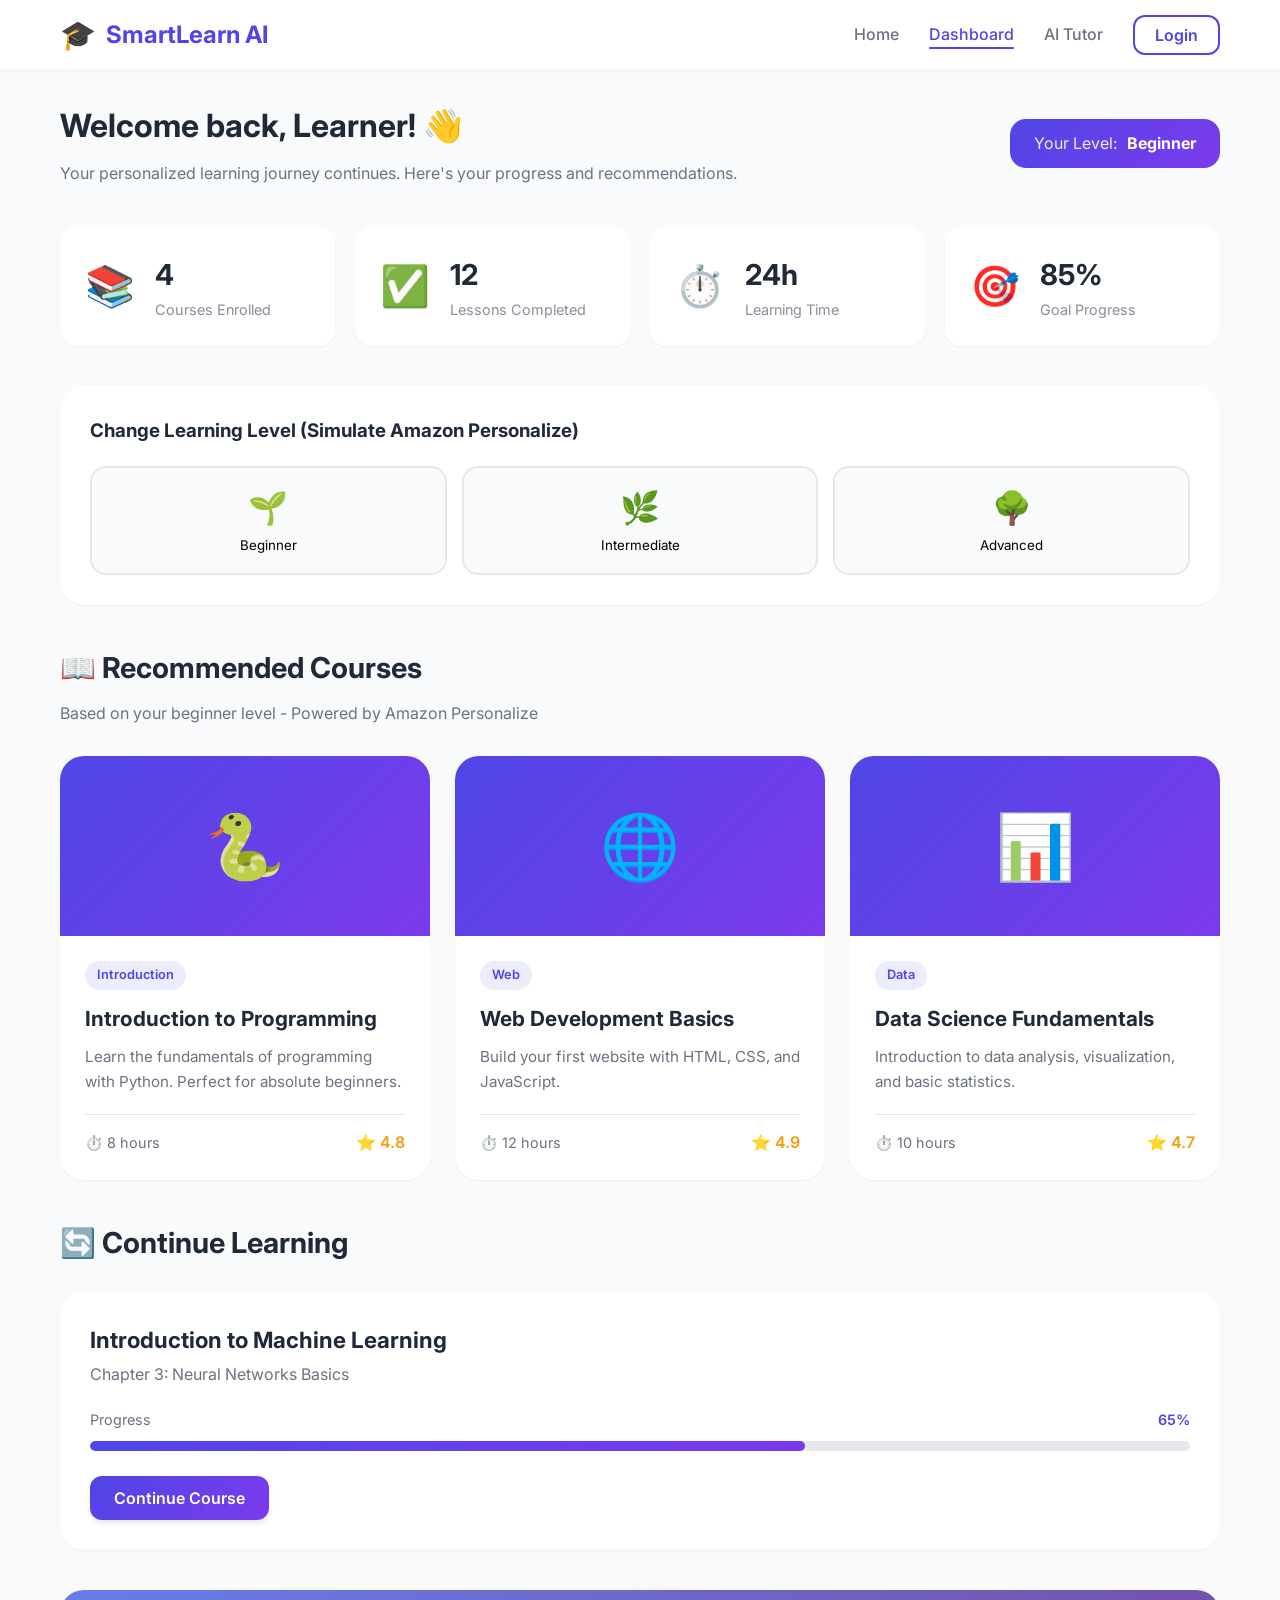
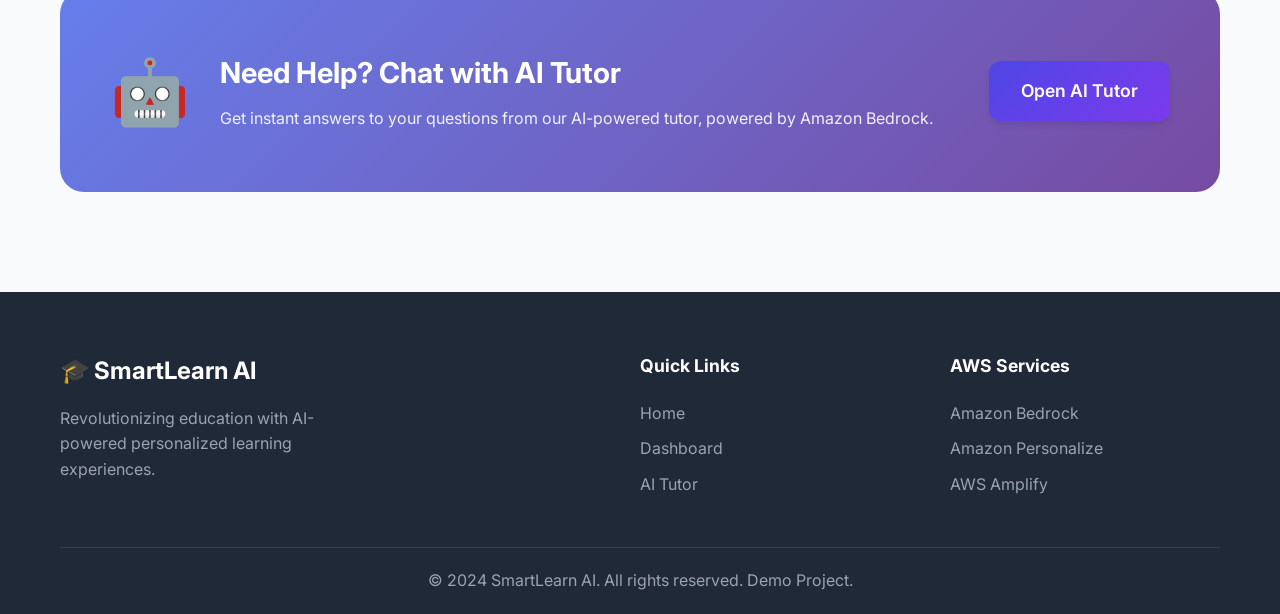
==== smartlearn-ai/dashboard.html @ 58384b1f "first commit" ====
<!DOCTYPE html>
<html lang="en">
<head>
    <meta charset="UTF-8">
    <meta name="viewport" content="width=device-width, initial-scale=1.0">
    <title>Dashboard - SmartLearn AI</title>
    <link rel="stylesheet" href="css/style.css">
    <!-- Google Fonts -->
    <link href="https://fonts.googleapis.com/css2?family=Inter:wght@300;400;500;600;700&display=swap" rel="stylesheet">
</head>
<body>
    <!-- Navigation -->
    <nav class="navbar">
        <div class="nav-container">
            <div class="nav-logo">
                <span class="logo-icon">🎓</span>
                <span class="logo-text">SmartLearn AI</span>
            </div>
            <ul class="nav-links">
                <li><a href="index.html">Home</a></li>
                <li><a href="dashboard.html" class="active">Dashboard</a></li>
                <li><a href="tutor.html" id="nav-tutor">AI Tutor</a></li>
                <li id="auth-link"><button class="btn btn-outline" onclick="openAuthModal()">Login</button></li>
                <li id="logout-link"><button class="btn btn-outline" onclick="logout()">Logout</button></li>
            </ul>
            <div class="mobile-menu">
                <span></span>
                <span></span>
                <span></span>
            </div>
        </div>
    </nav>

    <!-- Dashboard Content -->
    <main class="dashboard">
        <div class="container">
            <!-- Welcome Section -->
            <div class="welcome-section">
                <div class="welcome-text">
                    <h1>Welcome back, <span id="user-name">Learner</span>! 👋</h1>
                    <p>Your personalized learning journey continues. Here's your progress and recommendations.</p>
                </div>
                <div class="user-level-badge">
                    <span class="level-label">Your Level:</span>
                    <span class="level-value" id="user-level">Beginner</span>
                </div>
            </div>

            <!-- Stats Cards -->
            <div class="stats-grid">
                <div class="stat-card">
                    <div class="stat-icon">📚</div>
                    <div class="stat-info">
                        <span class="stat-value">4</span>
                        <span class="stat-label">Courses Enrolled</span>
                    </div>
                </div>
                <div class="stat-card">
                    <div class="stat-icon">✅</div>
                    <div class="stat-info">
                        <span class="stat-value">12</span>
                        <span class="stat-label">Lessons Completed</span>
                    </div>
                </div>
                <div class="stat-card">
                    <div class="stat-icon">⏱️</div>
                    <div class="stat-info">
                        <span class="stat-value">24h</span>
                        <span class="stat-label">Learning Time</span>
                    </div>
                </div>
                <div class="stat-card">
                    <div class="stat-icon">🎯</div>
                    <div class="stat-info">
                        <span class="stat-value">85%</span>
                        <span class="stat-label">Goal Progress</span>
                    </div>
                </div>
            </div>

            <!-- Learning Level Selector -->
            <div class="level-selector">
                <h3>Change Learning Level (Simulate Amazon Personalize)</h3>
                <div class="level-buttons">
                    <button class="level-btn" data-level="beginner" onclick="changeLevel('beginner')">
                        <span class="level-icon">🌱</span>
                        <span>Beginner</span>
                    </button>
                    <button class="level-btn" data-level="intermediate" onclick="changeLevel('intermediate')">
                        <span class="level-icon">🌿</span>
                        <span>Intermediate</span>
                    </button>
                    <button class="level-btn" data-level="advanced" onclick="changeLevel('advanced')">
                        <span class="level-icon">🌳</span>
                        <span>Advanced</span>
                    </button>
                </div>
            </div>

            <!-- Recommended Courses Section -->
            <section class="courses-section">
                <div class="section-header">
                    <h2>📖 Recommended Courses</h2>
                    <p>Based on your learning level and preferences (Powered by Amazon Personalize simulation)</p>
                </div>
                <div class="courses-grid" id="courses-container">
                    <!-- Courses will be dynamically inserted by JavaScript -->
                </div>
            </section>

            <!-- Continue Learning Section -->
            <section class="continue-section">
                <h2>🔄 Continue Learning</h2>
                <div class="course-progress-card">
                    <div class="course-info">
                        <h3>Introduction to Machine Learning</h3>
                        <p>Chapter 3: Neural Networks Basics</p>
                    </div>
                    <div class="progress-container">
                        <div class="progress-label">
                            <span>Progress</span>
                            <span>65%</span>
                        </div>
                        <div class="progress-bar">
                            <div class="progress-fill" style="width: 65%;"></div>
                        </div>
                    </div>
                    <button class="btn btn-primary">Continue Course</button>
                </div>
            </section>

            <!-- AI Tutor CTA -->
            <section class="ai-tutor-cta">
                <div class="cta-content">
                    <div class="cta-icon">🤖</div>
                    <div class="cta-text">
                        <h2>Need Help? Chat with AI Tutor</h2>
                        <p>Get instant answers to your questions from our AI-powered tutor, powered by Amazon Bedrock.</p>
                    </div>
                    <a href="tutor.html" class="btn btn-primary btn-large">Open AI Tutor</a>
                </div>
            </section>
        </div>
    </main>

    <!-- Footer -->
    <footer class="footer">
        <div class="container">
            <div class="footer-content">
                <div class="footer-brand">
                    <span class="logo-icon">🎓</span>
                    <span class="logo-text">SmartLearn AI</span>
                    <p>Revolutionizing education with AI-powered personalized learning experiences.</p>
                </div>
                <div class="footer-links">
                    <h4>Quick Links</h4>
                    <ul>
                        <li><a href="index.html">Home</a></li>
                        <li><a href="dashboard.html">Dashboard</a></li>
                        <li><a href="tutor.html">AI Tutor</a></li>
                    </ul>
                </div>
                <div class="footer-links">
                    <h4>AWS Services</h4>
                    <ul>
                        <li><span>Amazon Bedrock</span></li>
                        <li><span>Amazon Personalize</span></li>
                        <li><span>AWS Amplify</span></li>
                    </ul>
                </div>
            </div>
            <div class="footer-bottom">
                <p>&copy; 2024 SmartLearn AI. All rights reserved. Demo Project.</p>
            </div>
        </div>
    </footer>

    <!-- Auth Modal -->
    <div class="modal" id="auth-modal">
        <div class="modal-content">
            <div class="modal-header">
                <h2 id="auth-modal-title">Welcome to SmartLearn AI</h2>
                <button class="modal-close" onclick="closeAuthModal()">&times;</button>
            </div>
            <div class="modal-body">
                <!-- Login Form -->
                <form id="login-form" onsubmit="handleLogin(event)">
                    <div class="form-group">
                        <label for="login-name">Your Name</label>
                        <input type="text" id="login-name" placeholder="Enter your name" required>
                    </div>
                    <div class="form-group">
                        <label for="login-level">Learning Level</label>
                        <select id="login-level" required>
                            <option value="">Select your level</option>
                            <option value="beginner">Beginner</option>
                            <option value="intermediate">Intermediate</option>
                            <option value="advanced">Advanced</option>
                        </select>
                    </div>
                    <button type="submit" class="btn btn-primary btn-block">Start Learning</button>
                    <p class="form-footer">Demo: No real authentication required</p>
                </form>
            </div>
        </div>
    </div>

    <script src="js/main.js"></script>
    <script>
        // Check authentication on page load
        document.addEventListener('DOMContentLoaded', function() {
            checkAuth();
            loadRecommendedCourses();
        });
    </script>
</body>
</html>
---- smartlearn-ai/css/style.css ----
/* ========================================
   SmartLearn AI - Main Stylesheet
   ======================================== */

/* CSS Variables */
:root {
    --primary-color: #4F46E5;
    --primary-dark: #4338CA;
    --primary-light: #818CF8;
    --secondary-color: #10B981;
    --accent-color: #F59E0B;
    --bg-light: #F9FAFB;
    --bg-white: #FFFFFF;
    --text-dark: #1F2937;
    --text-gray: #6B7280;
    --text-light: #9CA3AF;
    --border-color: #E5E7EB;
    --shadow-sm: 0 1px 2px 0 rgba(0, 0, 0, 0.05);
    --shadow-md: 0 4px 6px -1px rgba(0, 0, 0, 0.1);
    --shadow-lg: 0 10px 15px -3px rgba(0, 0, 0, 0.1);
    --shadow-xl: 0 20px 25px -5px rgba(0, 0, 0, 0.1);
    --gradient-primary: linear-gradient(135deg, #4F46E5 0%, #7C3AED 100%);
    --gradient-hero: linear-gradient(135deg, #667EEA 0%, #764BA2 100%);
    --gradient-card: linear-gradient(145deg, #FFFFFF 0%, #F3F4F6 100%);
    --radius-sm: 8px;
    --radius-md: 12px;
    --radius-lg: 16px;
    --radius-xl: 24px;
    --transition: all 0.3s ease;
}

/* Reset & Base Styles */
* {
    margin: 0;
    padding: 0;
    box-sizing: border-box;
}

html {
    scroll-behavior: smooth;
}

body {
    font-family: 'Inter', -apple-system, BlinkMacSystemFont, 'Segoe UI', Roboto, sans-serif;
    font-size: 16px;
    line-height: 1.6;
    color: var(--text-dark);
    background-color: var(--bg-light);
    overflow-x: hidden;
}

a {
    text-decoration: none;
    color: inherit;
}

ul {
    list-style: none;
}

button {
    cursor: pointer;
    border: none;
    outline: none;
    font-family: inherit;
}

input, select, textarea {
    font-family: inherit;
    outline: none;
}

.container {
    max-width: 1200px;
    margin: 0 auto;
    padding: 0 20px;
}

/* ========================================
   Navigation Bar
   ======================================== */
.navbar {
    background: var(--bg-white);
    box-shadow: var(--shadow-sm);
    position: fixed;
    top: 0;
    left: 0;
    right: 0;
    z-index: 1000;
    transition: var(--transition);
}

.navbar.scrolled {
    box-shadow: var(--shadow-md);
}

.nav-container {
    max-width: 1200px;
    margin: 0 auto;
    padding: 0 20px;
    display: flex;
    justify-content: space-between;
    align-items: center;
    height: 70px;
}

.nav-logo {
    display: flex;
    align-items: center;
    gap: 10px;
    font-size: 1.5rem;
    font-weight: 700;
    color: var(--primary-color);
}

.logo-icon {
    font-size: 1.8rem;
}

.nav-links {
    display: flex;
    align-items: center;
    gap: 30px;
}

.nav-links a {
    font-weight: 500;
    color: var(--text-gray);
    transition: var(--transition);
    position: relative;
}

.nav-links a:hover,
.nav-links a.active {
    color: var(--primary-color);
}

.nav-links a.active::after {
    content: '';
    position: absolute;
    bottom: -5px;
    left: 0;
    right: 0;
    height: 2px;
    background: var(--primary-color);
    border-radius: 2px;
}

.mobile-menu {
    display: none;
    flex-direction: column;
    gap: 5px;
    cursor: pointer;
}

.mobile-menu span {
    width: 25px;
    height: 3px;
    background: var(--text-dark);
    border-radius: 3px;
    transition: var(--transition);
}

/* Buttons */
.btn {
    display: inline-flex;
    align-items: center;
    justify-content: center;
    padding: 12px 24px;
    font-size: 1rem;
    font-weight: 600;
    border-radius: var(--radius-md);
    transition: var(--transition);
    gap: 8px;
}

.btn-primary {
    background: var(--gradient-primary);
    color: white;
    box-shadow: var(--shadow-md);
}

.btn-primary:hover {
    transform: translateY(-2px);
    box-shadow: var(--shadow-lg);
}

.btn-secondary {
    background: var(--bg-white);
    color: var(--primary-color);
    border: 2px solid var(--primary-color);
}

.btn-secondary:hover {
    background: var(--primary-color);
    color: white;
}

.btn-outline {
    background: transparent;
    color: var(--primary-color);
    border: 2px solid var(--primary-color);
    padding: 8px 20px;
}

.btn-outline:hover {
    background: var(--primary-color);
    color: white;
}

.btn-block {
    width: 100%;
}

.btn-large {
    padding: 16px 32px;
    font-size: 1.1rem;
}

/* ========================================
   Hero Section
   ======================================== */
.hero {
    min-height: 100vh;
    display: flex;
    align-items: center;
    background: var(--gradient-hero);
    padding: 100px 20px 60px;
    position: relative;
    overflow: hidden;
}

.hero::before {
    content: '';
    position: absolute;
    top: 0;
    left: 0;
    right: 0;
    bottom: 0;
    background: url('data:image/svg+xml,<svg xmlns="http://www.w3.org/2000/svg" viewBox="0 0 100 100"><circle cx="50" cy="50" r="40" fill="none" stroke="rgba(255,255,255,0.1)" stroke-width="0.5"/></svg>') repeat;
    background-size: 100px 100px;
    opacity: 0.5;
}

.hero-content {
    max-width: 600px;
    color: white;
    z-index: 1;
}

.hero h1 {
    font-size: 3.5rem;
    font-weight: 800;
    margin-bottom: 10px;
    line-height: 1.2;
}

.hero h2 {
    font-size: 1.8rem;
    font-weight: 500;
    margin-bottom: 20px;
    opacity: 0.9;
}

.hero p {
    font-size: 1.2rem;
    margin-bottom: 30px;
    opacity: 0.9;
    line-height: 1.8;
}

.hero-buttons {
    display: flex;
    gap: 15px;
    margin-bottom: 40px;
}

.hero-stats {
    display: flex;
    gap: 40px;
}

.stat-item {
    text-align: center;
}

.stat-number {
    display: block;
    font-size: 2rem;
    font-weight: 700;
}

.stat-label {
    font-size: 0.9rem;
    opacity: 0.8;
}

.hero-visual {
    position: absolute;
    right: 10%;
    top: 50%;
    transform: translateY(-50%);
    display: flex;
    flex-direction: column;
    gap: 20px;
    z-index: 1;
}

.floating-card {
    background: var(--bg-white);
    padding: 20px 30px;
    border-radius: var(--radius-lg);
    display: flex;
    align-items: center;
    gap: 15px;
    box-shadow: var(--shadow-xl);
    animation: float 3s ease-in-out infinite;
    font-weight: 600;
    color: var(--text-dark);
}

.card-1 {
    animation-delay: 0s;
}

.card-2 {
    animation-delay: 0.5s;
    margin-left: 40px;
}

.card-3 {
    animation-delay: 1s;
    margin-left: 80px;
}

.card-icon {
    font-size: 1.5rem;
}

@keyframes float {
    0%, 100% {
        transform: translateY(0);
    }
    50% {
        transform: translateY(-10px);
    }
}

/* ========================================
   Features Section
   ======================================== */
.features {
    padding: 80px 0;
    background: var(--bg-white);
}

.section-title {
    text-align: center;
    font-size: 2.5rem;
    font-weight: 700;
    margin-bottom: 15px;
    color: var(--text-dark);
}

.section-subtitle {
    text-align: center;
    font-size: 1.1rem;
    color: var(--text-gray);
    margin-bottom: 50px;
}

.features-grid {
    display: grid;
    grid-template-columns: repeat(auto-fit, minmax(280px, 1fr));
    gap: 30px;
    margin-top: 40px;
}

.feature-card {
    background: var(--gradient-card);
    padding: 40px 30px;
    border-radius: var(--radius-xl);
    box-shadow: var(--shadow-md);
    transition: var(--transition);
    border: 1px solid var(--border-color);
}

.feature-card:hover {
    transform: translateY(-10px);
    box-shadow: var(--shadow-xl);
}

.feature-icon {
    font-size: 3rem;
    margin-bottom: 20px;
}

.feature-card h3 {
    font-size: 1.4rem;
    font-weight: 600;
    margin-bottom: 15px;
    color: var(--text-dark);
}

.feature-card p {
    color: var(--text-gray);
    line-height: 1.7;
    margin-bottom: 20px;
}

.aws-tag {
    display: inline-block;
    background: linear-gradient(135deg, #FF9900 0%, #FFB84D 100%);
    color: white;
    padding: 6px 14px;
    border-radius: 20px;
    font-size: 0.8rem;
    font-weight: 600;
}

/* ========================================
   How It Works Section
   ======================================== */
.how-it-works {
    padding: 80px 0;
    background: var(--bg-light);
}

.steps-container {
    display: flex;
    justify-content: center;
    align-items: flex-start;
    gap: 20px;
    flex-wrap: wrap;
    margin-top: 50px;
}

.step {
    text-align: center;
    max-width: 200px;
}

.step-number {
    width: 60px;
    height: 60px;
    background: var(--gradient-primary);
    color: white;
    border-radius: 50%;
    display: flex;
    align-items: center;
    justify-content: center;
    font-size: 1.5rem;
    font-weight: 700;
    margin: 0 auto 20px;
    box-shadow: var(--shadow-md);
}

.step h3 {
    font-size: 1.2rem;
    margin-bottom: 10px;
    color: var(--text-dark);
}

.step p {
    color: var(--text-gray);
    font-size: 0.95rem;
}

.step-connector {
    width: 60px;
    height: 2px;
    background: var(--primary-color);
    margin-top: 30px;
    opacity: 0.3;
}

/* ========================================
   Footer
   ======================================== */
.footer {
    background: var(--text-dark);
    color: white;
    padding: 60px 0 20px;
}

.footer-content {
    display: grid;
    grid-template-columns: 2fr 1fr 1fr;
    gap: 40px;
    margin-bottom: 40px;
}

.footer-brand .logo-icon,
.footer-brand .logo-text {
    font-size: 1.5rem;
    font-weight: 700;
}

.footer-brand p {
    margin-top: 15px;
    color: var(--text-light);
    max-width: 300px;
}

.footer-links h4 {
    font-size: 1.1rem;
    margin-bottom: 20px;
    color: white;
}

.footer-links ul li {
    margin-bottom: 10px;
}

.footer-links a,
.footer-links span {
    color: var(--text-light);
    transition: var(--transition);
}

.footer-links a:hover {
    color: var(--primary-light);
}

.footer-bottom {
    text-align: center;
    padding-top: 20px;
    border-top: 1px solid rgba(255, 255, 255, 0.1);
    color: var(--text-light);
}

/* ========================================
   Modal
   ======================================== */
.modal {
    display: none;
    position: fixed;
    top: 0;
    left: 0;
    right: 0;
    bottom: 0;
    background: rgba(0, 0, 0, 0.6);
    z-index: 2000;
    align-items: center;
    justify-content: center;
    animation: fadeIn 0.3s ease;
}

.modal.active {
    display: flex;
}

@keyframes fadeIn {
    from {
        opacity: 0;
    }
    to {
        opacity: 1;
    }
}

.modal-content {
    background: var(--bg-white);
    border-radius: var(--radius-xl);
    max-width: 450px;
    width: 90%;
    box-shadow: var(--shadow-xl);
    animation: slideUp 0.3s ease;
}

@keyframes slideUp {
    from {
        transform: translateY(30px);
        opacity: 0;
    }
    to {
        transform: translateY(0);
        opacity: 1;
    }
}

.modal-header {
    display: flex;
    justify-content: space-between;
    align-items: center;
    padding: 25px 30px;
    border-bottom: 1px solid var(--border-color);
}

.modal-header h2 {
    font-size: 1.5rem;
    font-weight: 600;
}

.modal-close {
    width: 36px;
    height: 36px;
    background: var(--bg-light);
    border-radius: 50%;
    display: flex;
    align-items: center;
    justify-content: center;
    font-size: 1.5rem;
    color: var(--text-gray);
    transition: var(--transition);
}

.modal-close:hover {
    background: var(--border-color);
    color: var(--text-dark);
}

.modal-body {
    padding: 30px;
}

/* Form Styles */
.form-group {
    margin-bottom: 20px;
}

.form-group label {
    display: block;
    margin-bottom: 8px;
    font-weight: 500;
    color: var(--text-dark);
}

.form-group input,
.form-group select {
    width: 100%;
    padding: 14px 16px;
    border: 2px solid var(--border-color);
    border-radius: var(--radius-md);
    font-size: 1rem;
    transition: var(--transition);
}

.form-group input:focus,
.form-group select:focus {
    border-color: var(--primary-color);
    box-shadow: 0 0 0 3px rgba(79, 70, 229, 0.1);
}

.form-footer {
    text-align: center;
    margin-top: 20px;
    font-size: 0.9rem;
    color: var(--text-gray);
}

/* ========================================
   Dashboard Page Styles
   ======================================== */
.dashboard {
    padding: 100px 0 60px;
    min-height: 100vh;
    background: var(--bg-light);
}

.welcome-section {
    display: flex;
    justify-content: space-between;
    align-items: center;
    margin-bottom: 40px;
    flex-wrap: wrap;
    gap: 20px;
}

.welcome-text h1 {
    font-size: 2rem;
    margin-bottom: 10px;
    color: var(--text-dark);
}

.welcome-text p {
    color: var(--text-gray);
}

.user-level-badge {
    background: var(--gradient-primary);
    color: white;
    padding: 12px 24px;
    border-radius: var(--radius-lg);
    display: flex;
    align-items: center;
    gap: 10px;
}

.level-label {
    opacity: 0.9;
}

.level-value {
    font-weight: 700;
    text-transform: capitalize;
}

/* Stats Grid */
.stats-grid {
    display: grid;
    grid-template-columns: repeat(auto-fit, minmax(220px, 1fr));
    gap: 20px;
    margin-bottom: 40px;
}

.stat-card {
    background: var(--bg-white);
    padding: 25px;
    border-radius: var(--radius-lg);
    box-shadow: var(--shadow-sm);
    display: flex;
    align-items: center;
    gap: 20px;
    transition: var(--transition);
}

.stat-card:hover {
    transform: translateY(-5px);
    box-shadow: var(--shadow-md);
}

.stat-card .stat-icon {
    font-size: 2.5rem;
}

.stat-card .stat-info {
    display: flex;
    flex-direction: column;
}

.stat-card .stat-value {
    font-size: 1.8rem;
    font-weight: 700;
    color: var(--text-dark);
}

.stat-card .stat-label {
    color: var(--text-gray);
    font-size: 0.9rem;
}

/* Level Selector */
.level-selector {
    background: var(--bg-white);
    padding: 30px;
    border-radius: var(--radius-xl);
    margin-bottom: 40px;
    box-shadow: var(--shadow-sm);
}

.level-selector h3 {
    margin-bottom: 20px;
    color: var(--text-dark);
}

.level-buttons {
    display: flex;
    gap: 15px;
    flex-wrap: wrap;
}

.level-btn {
    flex: 1;
    min-width: 150px;
    padding: 20px;
    background: var(--bg-light);
    border: 2px solid var(--border-color);
    border-radius: var(--radius-lg);
    display: flex;
    flex-direction: column;
    align-items: center;
    gap: 10px;
    transition: var(--transition);
}

.level-btn:hover {
    border-color: var(--primary-color);
    background: rgba(79, 70, 229, 0.05);
}

.level-btn.active {
    border-color: var(--primary-color);
    background: rgba(79, 70, 229, 0.1);
}

.level-icon {
    font-size: 2rem;
}

/* Courses Section */
.courses-section {
    margin-bottom: 40px;
}

.section-header {
    margin-bottom: 30px;
}

.section-header h2 {
    font-size: 1.8rem;
    color: var(--text-dark);
    margin-bottom: 10px;
}

.section-header p {
    color: var(--text-gray);
}

.courses-grid {
    display: grid;
    grid-template-columns: repeat(auto-fit, minmax(300px, 1fr));
    gap: 25px;
}

.course-card {
    background: var(--bg-white);
    border-radius: var(--radius-xl);
    overflow: hidden;
    box-shadow: var(--shadow-sm);
    transition: var(--transition);
}

.course-card:hover {
    transform: translateY(-8px);
    box-shadow: var(--shadow-lg);
}

.course-image {
    height: 180px;
    background: var(--gradient-primary);
    display: flex;
    align-items: center;
    justify-content: center;
    font-size: 4rem;
}

.course-content {
    padding: 25px;
}

.course-level {
    display: inline-block;
    background: rgba(79, 70, 229, 0.1);
    color: var(--primary-color);
    padding: 4px 12px;
    border-radius: 20px;
    font-size: 0.8rem;
    font-weight: 600;
    margin-bottom: 12px;
    text-transform: capitalize;
}

.course-content h3 {
    font-size: 1.3rem;
    margin-bottom: 10px;
    color: var(--text-dark);
}

.course-content p {
    color: var(--text-gray);
    margin-bottom: 20px;
    font-size: 0.95rem;
}

.course-meta {
    display: flex;
    justify-content: space-between;
    align-items: center;
    padding-top: 15px;
    border-top: 1px solid var(--border-color);
}

.course-duration {
    color: var(--text-gray);
    font-size: 0.9rem;
}

.course-rating {
    color: var(--accent-color);
    font-weight: 600;
}

/* Continue Learning Section */
.continue-section {
    margin-bottom: 40px;
}

.continue-section h2 {
    font-size: 1.8rem;
    margin-bottom: 25px;
    color: var(--text-dark);
}

.course-progress-card {
    background: var(--bg-white);
    padding: 30px;
    border-radius: var(--radius-xl);
    box-shadow: var(--shadow-sm);
}

.course-progress-card .course-info {
    margin-bottom: 20px;
}

.course-progress-card h3 {
    font-size: 1.4rem;
    color: var(--text-dark);
    margin-bottom: 5px;
}

.course-progress-card .course-info p {
    color: var(--text-gray);
}

.progress-container {
    margin-bottom: 25px;
}

.progress-label {
    display: flex;
    justify-content: space-between;
    margin-bottom: 10px;
    font-size: 0.9rem;
    color: var(--text-gray);
}

.progress-label span:last-child {
    font-weight: 600;
    color: var(--primary-color);
}

.progress-bar {
    height: 10px;
    background: var(--border-color);
    border-radius: 10px;
    overflow: hidden;
}

.progress-fill {
    height: 100%;
    background: var(--gradient-primary);
    border-radius: 10px;
    transition: width 0.5s ease;
}

/* AI Tutor CTA */
.ai-tutor-cta {
    background: var(--gradient-hero);
    padding: 50px;
    border-radius: var(--radius-xl);
    margin-bottom: 40px;
}

.cta-content {
    display: flex;
    align-items: center;
    justify-content: space-between;
    gap: 30px;
    flex-wrap: wrap;
}

.cta-icon {
    font-size: 4rem;
}

.cta-text {
    flex: 1;
    min-width: 300px;
}

.cta-text h2 {
    font-size: 1.8rem;
    color: white;
    margin-bottom: 10px;
}

.cta-text p {
    color: rgba(255, 255, 255, 0.9);
}

/* ========================================
   Tutor Page Styles
   ======================================== */
.tutor-page {
    min-height: 100vh;
    background: var(--bg-light);
    padding: 90px 20px 40px;
    display: flex;
    flex-direction: column;
}

.tutor-container {
    max-width: 900px;
    margin: 0 auto;
    width: 100%;
    flex: 1;
    display: flex;
    flex-direction: column;
}

.tutor-header {
    text-align: center;
    margin-bottom: 30px;
}

.tutor-badge {
    display: inline-flex;
    align-items: center;
    gap: 8px;
    background: linear-gradient(135deg, #FF9900 0%, #FFB84D 100%);
    color: white;
    padding: 8px 20px;
    border-radius: 30px;
    font-size: 0.9rem;
    font-weight: 600;
    margin-bottom: 20px;
}

.tutor-header h1 {
    font-size: 2.5rem;
    color: var(--text-dark);
    margin-bottom: 10px;
}

.tutor-header p {
    color: var(--text-gray);
}

/* Chat Container */
.chat-container {
    flex: 1;
    background: var(--bg-white);
    border-radius: var(--radius-xl);
    padding: 30px;
    margin-bottom: 20px;
    box-shadow: var(--shadow-md);
    overflow-y: auto;
    max-height: 500px;
    min-height: 400px;
}

.chat-message {
    display: flex;
    gap: 15px;
    margin-bottom: 25px;
    animation: messageIn 0.3s ease;
}

@keyframes messageIn {
    from {
        opacity: 0;
        transform: translateY(10px);
    }
    to {
        opacity: 1;
        transform: translateY(0);
    }
}

.chat-message.user-message {
    flex-direction: row-reverse;
}

.message-avatar {
    width: 45px;
    height: 45px;
    border-radius: 50%;
    display: flex;
    align-items: center;
    justify-content: center;
    font-size: 1.5rem;
    flex-shrink: 0;
}

.user-avatar {
    background: var(--primary-color);
}

.bot-avatar {
    background: linear-gradient(135deg, #FF9900 0%, #FFB84D 100%);
}

.message-content {
    max-width: 70%;
    padding: 18px 22px;
    border-radius: var(--radius-lg);
    line-height: 1.6;
}

.user-message .message-content {
    background: var(--primary-color);
    color: white;
    border-bottom-right-radius: 4px;
}

.bot-message .message-content {
    background: var(--bg-light);
    color: var(--text-dark);
    border-bottom-left-radius: 4px;
}

.message-content ul {
    margin: 12px 0;
    padding-left: 20px;
}

.message-content li {
    margin-bottom: 6px;
    list-style: disc;
}

.message-time {
    font-size: 0.8rem;
    color: var(--text-light);
    margin-top: 5px;
}

.user-message .message-time {
    text-align: right;
}

/* Typing Indicator */
.typing-indicator {
    display: flex;
    align-items: center;
    gap: 10px;
    padding: 15px 20px;
    background: var(--bg-light);
    border-radius: var(--radius-lg);
    margin-bottom: 20px;
    color: var(--text-gray);
}

.typing-dot {
    width: 8px;
    height: 8px;
    background: var(--primary-color);
    border-radius: 50%;
    animation: typing 1.4s infinite;
}

.typing-dot:nth-child(2) {
    animation-delay: 0.2s;
}

.typing-dot:nth-child(3) {
    animation-delay: 0.4s;
}

@keyframes typing {
    0%, 60%, 100% {
        transform: translateY(0);
        opacity: 0.4;
    }
    30% {
        transform: translateY(-10px);
        opacity: 1;
    }
}

/* Quick Questions */
.quick-questions {
    margin-bottom: 20px;
}

.quick-label {
    font-size: 0.9rem;
    color: var(--text-gray);
    margin-bottom: 12px;
}

.quick-buttons {
    display: flex;
    flex-wrap: wrap;
    gap: 10px;
}

.quick-btn {
    padding: 10px 18px;
    background: var(--bg-white);
    border: 1px solid var(--border-color);
    border-radius: 25px;
    color: var(--text-dark);
    font-size: 0.9rem;
    transition: var(--transition);
}

.quick-btn:hover {
    background: var(--primary-color);
    color: white;
    border-color: var(--primary-color);
}

/* Chat Input */
.chat-input-container {
    background: var(--bg-white);
    padding: 25px;
    border-radius: var(--radius-xl);
    box-shadow: var(--shadow-md);
}

.chat-input-form {
    display: flex;
    gap: 15px;
}

.chat-input {
    flex: 1;
    padding: 16px 20px;
    border: 2px solid var(--border-color);
    border-radius: var(--radius-lg);
    font-size: 1rem;
    transition: var(--transition);
}

.chat-input:focus {
    border-color: var(--primary-color);
}

.send-button {
    width: 56px;
    height: 56px;
    background: var(--gradient-primary);
    border-radius: var(--radius-lg);
    display: flex;
    align-items: center;
    justify-content: center;
    transition: var(--transition);
}

.send-button:hover {
    transform: scale(1.05);
    box-shadow: var(--shadow-md);
}

.send-icon {
    font-size: 1.3rem;
    color: white;
}

.input-hint {
    text-align: center;
    margin-top: 12px;
    font-size: 0.85rem;
    color: var(--text-gray);
}

.footer-tutor {
    margin-top: auto;
}

/* ========================================
   Responsive Styles
   ======================================== */
@media (max-width: 1024px) {
    .hero-visual {
        display: none;
    }
    
    .hero {
        justify-content: center;
        text-align: center;
    }
    
    .hero-content {
        max-width: 100%;
    }
    
    .hero-buttons {
        justify-content: center;
    }
    
    .hero-stats {
        justify-content: center;
    }
    
    .footer-content {
        grid-template-columns: 1fr 1fr;
    }
    
    .cta-content {
        text-align: center;
        justify-content: center;
    }
}

@media (max-width: 768px) {
    .nav-links {
        display: none;
    }
    
    .mobile-menu {
        display: flex;
    }
    
    .hero h1 {
        font-size: 2.5rem;
    }
    
    .hero h2 {
        font-size: 1.4rem;
    }
    
    .section-title {
        font-size: 2rem;
    }
    
    .features-grid {
        grid-template-columns: 1fr;
    }
    
    .steps-container {
        flex-direction: column;
        align-items: center;
    }
    
    .step-connector {
        width: 2px;
        height: 30px;
        margin: 0;
    }
    
    .footer-content {
        grid-template-columns: 1fr;
        text-align: center;
    }
    
    .footer-brand p {
        max-width: 100%;
    }
    
    .welcome-section {
        flex-direction: column;
        text-align: center;
    }
    
    .stats-grid {
        grid-template-columns: 1fr;
    }
    
    .level-buttons {
        flex-direction: column;
    }
    
    .level-btn {
        width: 100%;
    }
    
    .courses-grid {
        grid-template-columns: 1fr;
    }
    
    .chat-message {
        flex-direction: column;
    }
    
    .chat-message.user-message {
        flex-direction: column;
    }
    
    .message-content {
        max-width: 100%;
    }
    
    .user-message .message-content {
        border-bottom-right-radius: var(--radius-lg);
    }
    
    .bot-message .message-content {
        border-bottom-left-radius: var(--radius-lg);
    }
}

@media (max-width: 480px) {
    .hero h1 {
        font-size: 2rem;
    }
    
    .hero-buttons {
        flex-direction: column;
    }
    
    .btn {
        width: 100%;
    }
    
    .hero-stats {
        flex-direction: column;
        gap: 20px;
    }
    
    .tutor-header h1 {
        font-size: 1.8rem;
    }
    
    .chat-container {
        padding: 20px;
    }
    
    .chat-input-form {
        flex-direction: column;
    }
    
    .send-button {
        width: 100%;
    }
}
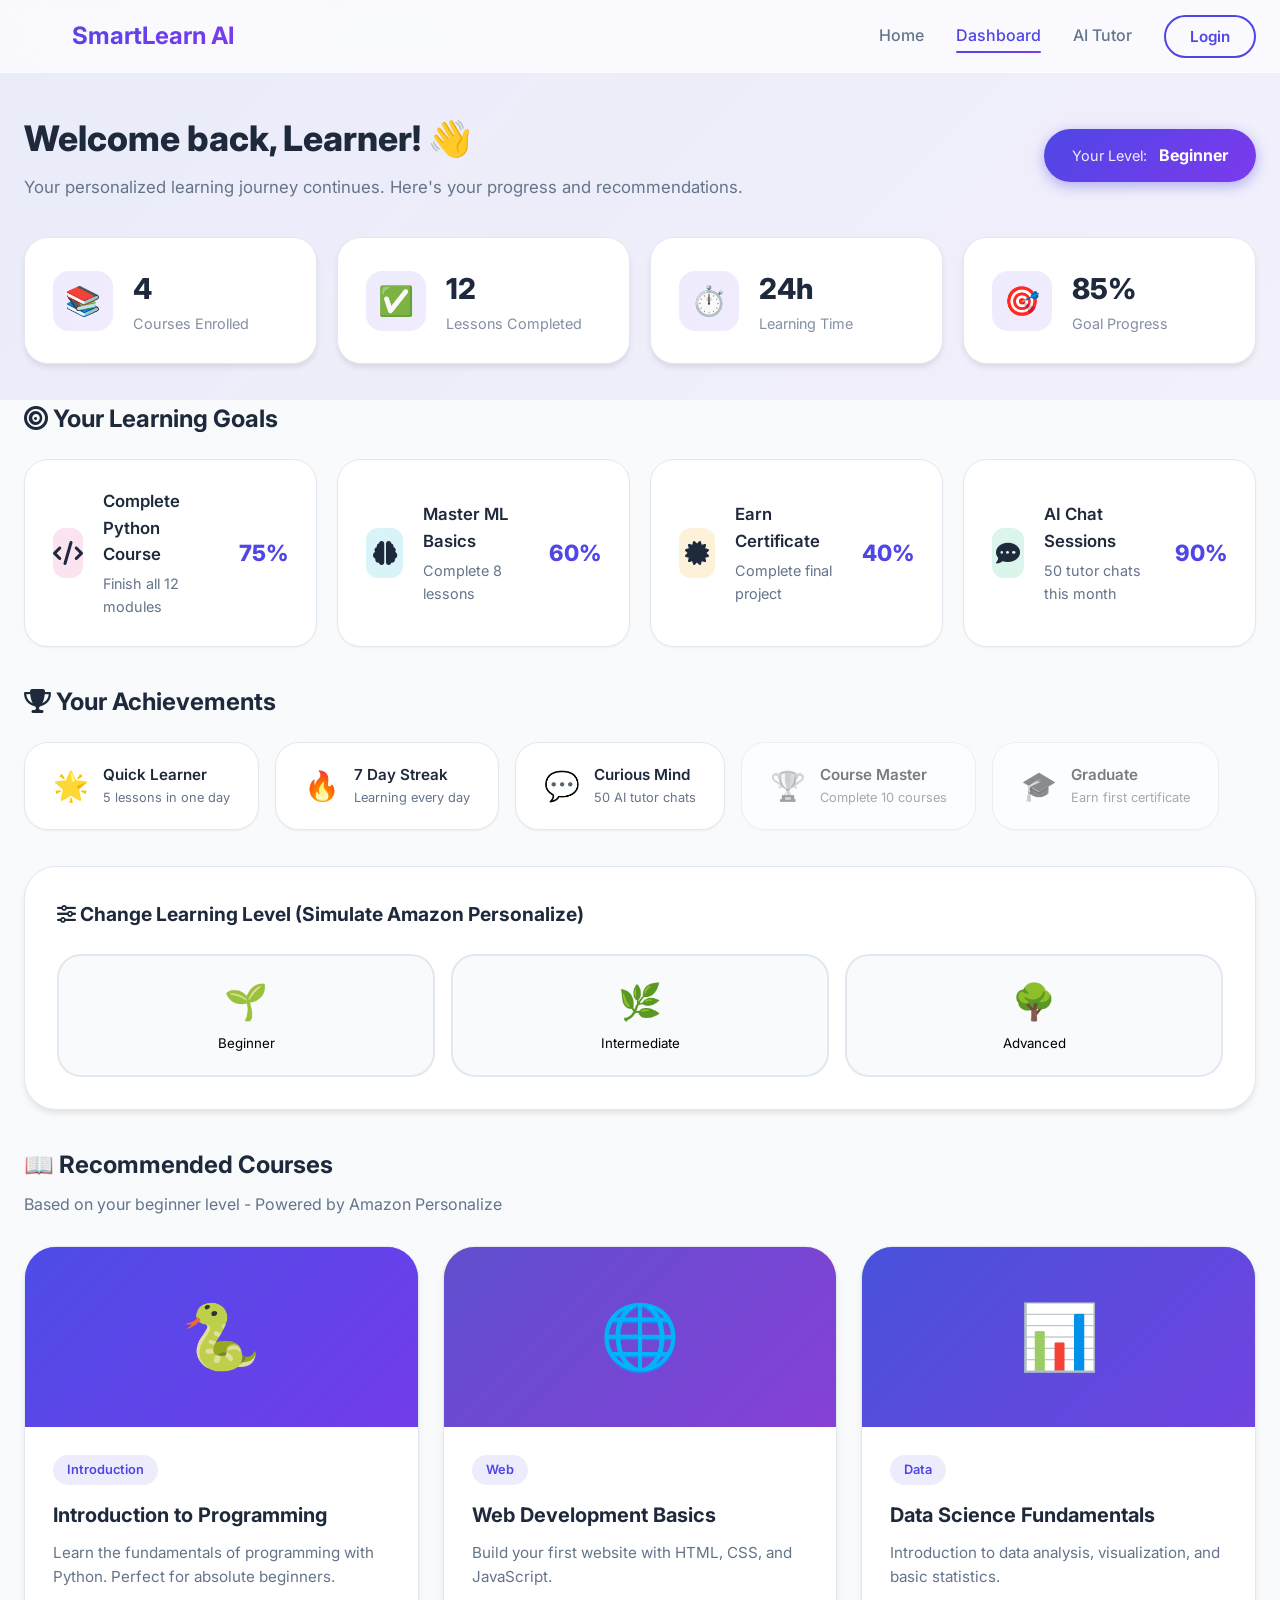
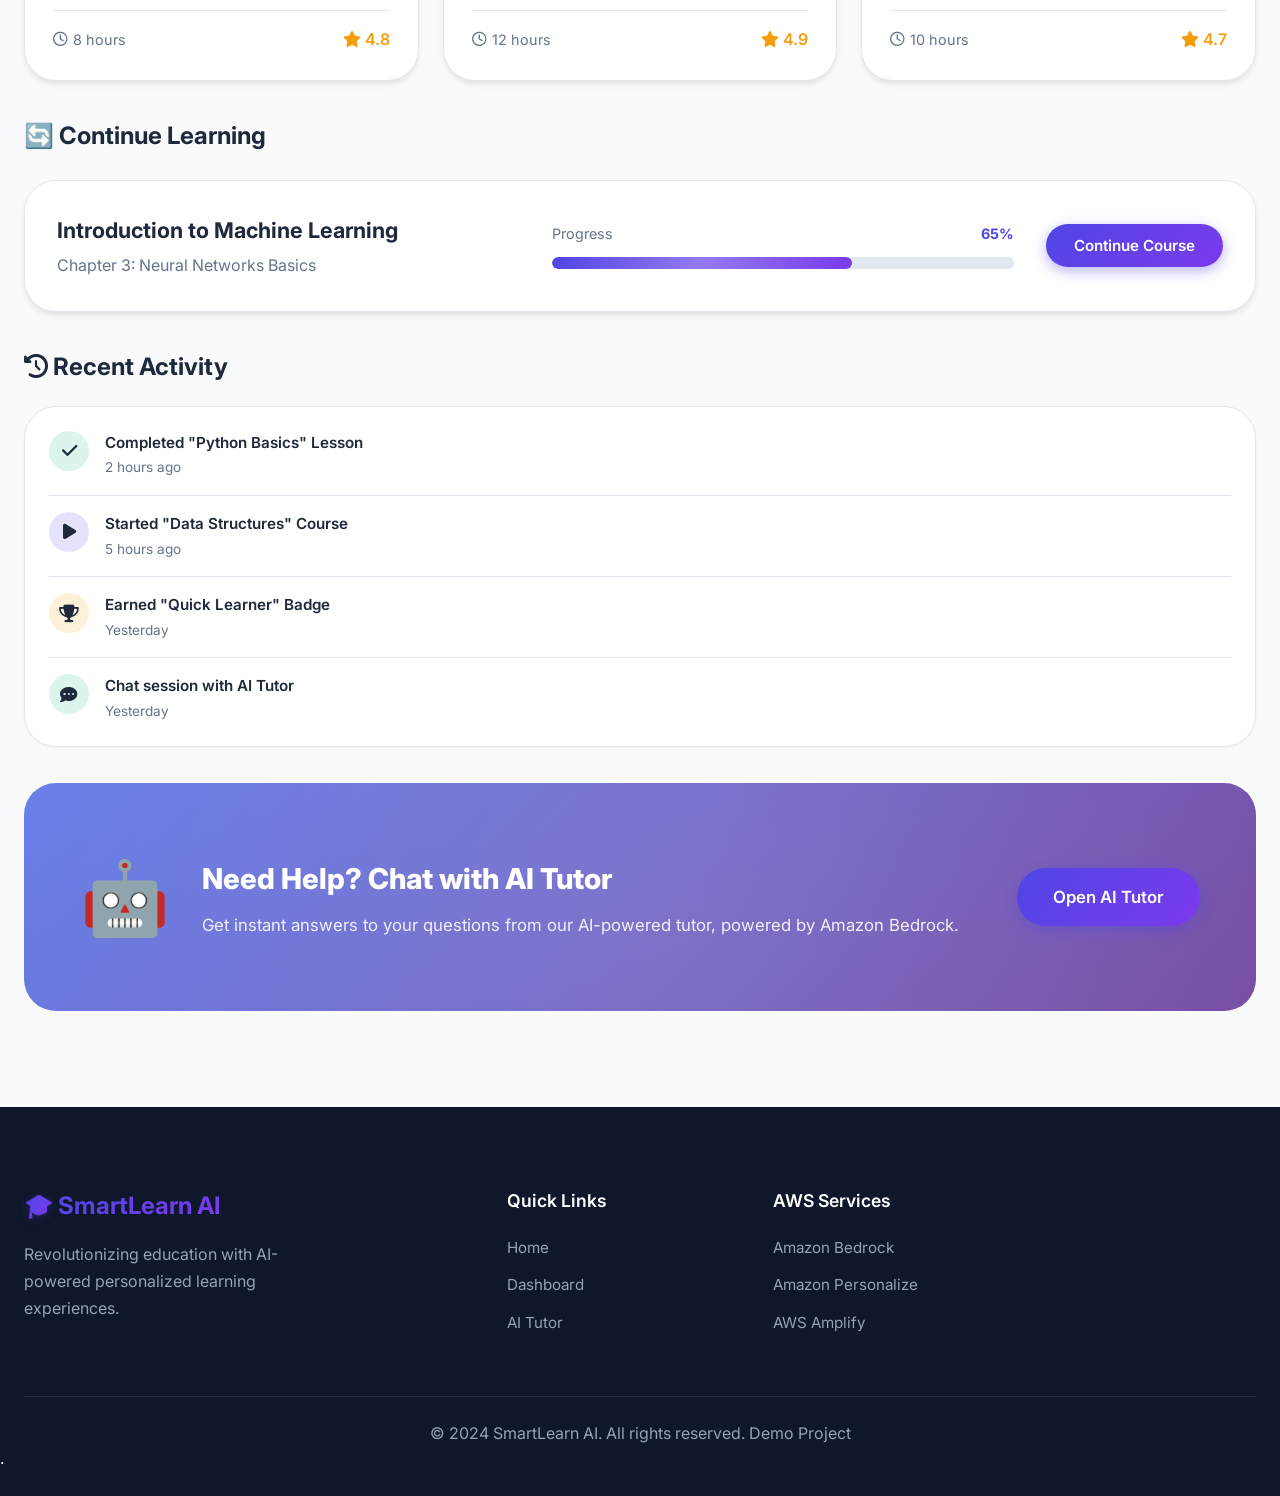
==== commit d773525e: "Final" ====
--- a/smartlearn-ai/dashboard.html
+++ b/smartlearn-ai/dashboard.html
@@ -6,7 +6,9 @@
     <title>Dashboard - SmartLearn AI</title>
     <link rel="stylesheet" href="css/style.css">
     <!-- Google Fonts -->
-    <link href="https://fonts.googleapis.com/css2?family=Inter:wght@300;400;500;600;700&display=swap" rel="stylesheet">
+    <link href="https://fonts.googleapis.com/css2?family=Inter:wght@300;400;500;600;700;800&display=swap" rel="stylesheet">
+    <!-- Font Awesome -->
+    <link rel="stylesheet" href="https://cdnjs.cloudflare.com/ajax/libs/font-awesome/6.4.0/css/all.min.css">
 </head>
 <body>
     <!-- Navigation -->
@@ -23,7 +25,7 @@
                 <li id="auth-link"><button class="btn btn-outline" onclick="openAuthModal()">Login</button></li>
                 <li id="logout-link"><button class="btn btn-outline" onclick="logout()">Logout</button></li>
             </ul>
-            <div class="mobile-menu">
+            <div class="mobile-menu" onclick="toggleMobileMenu()">
                 <span></span>
                 <span></span>
                 <span></span>
@@ -51,36 +53,133 @@
                 <div class="stat-card">
                     <div class="stat-icon">📚</div>
                     <div class="stat-info">
-                        <span class="stat-value">4</span>
+                        <span class="stat-value" id="stat-courses">4</span>
                         <span class="stat-label">Courses Enrolled</span>
                     </div>
                 </div>
                 <div class="stat-card">
                     <div class="stat-icon">✅</div>
                     <div class="stat-info">
-                        <span class="stat-value">12</span>
+                        <span class="stat-value" id="stat-completed">12</span>
                         <span class="stat-label">Lessons Completed</span>
                     </div>
                 </div>
                 <div class="stat-card">
                     <div class="stat-icon">⏱️</div>
                     <div class="stat-info">
-                        <span class="stat-value">24h</span>
+                        <span class="stat-value" id="stat-hours">24h</span>
                         <span class="stat-label">Learning Time</span>
                     </div>
                 </div>
                 <div class="stat-card">
                     <div class="stat-icon">🎯</div>
                     <div class="stat-info">
-                        <span class="stat-value">85%</span>
+                        <span class="stat-value" id="stat-progress">85%</span>
                         <span class="stat-label">Goal Progress</span>
                     </div>
                 </div>
             </div>
+
+            <!-- Learning Goals Section -->
+            <section class="goals-section">
+                <h2><i class="fas fa-bullseye"></i> Your Learning Goals</h2>
+                <div class="goals-grid">
+                    <div class="goal-card">
+                        <div class="goal-icon pink">
+                            <i class="fas fa-code"></i>
+                        </div>
+                        <div class="goal-info">
+                            <h4>Complete Python Course</h4>
+                            <p>Finish all 12 modules</p>
+                        </div>
+                        <div class="goal-progress">
+                            <span class="percentage">75%</span>
+                        </div>
+                    </div>
+                    <div class="goal-card">
+                        <div class="goal-icon cyan">
+                            <i class="fas fa-brain"></i>
+                        </div>
+                        <div class="goal-info">
+                            <h4>Master ML Basics</h4>
+                            <p>Complete 8 lessons</p>
+                        </div>
+                        <div class="goal-progress">
+                            <span class="percentage">60%</span>
+                        </div>
+                    </div>
+                    <div class="goal-card">
+                        <div class="goal-icon amber">
+                            <i class="fas fa-certificate"></i>
+                        </div>
+                        <div class="goal-info">
+                            <h4>Earn Certificate</h4>
+                            <p>Complete final project</p>
+                        </div>
+                        <div class="goal-progress">
+                            <span class="percentage">40%</span>
+                        </div>
+                    </div>
+                    <div class="goal-card">
+                        <div class="goal-icon green">
+                            <i class="fas fa-comment-dots"></i>
+                        </div>
+                        <div class="goal-info">
+                            <h4>AI Chat Sessions</h4>
+                            <p>50 tutor chats this month</p>
+                        </div>
+                        <div class="goal-progress">
+                            <span class="percentage">90%</span>
+                        </div>
+                    </div>
+                </div>
+            </section>
+
+            <!-- Achievements Section -->
+            <section class="achievements-section">
+                <h2><i class="fas fa-trophy"></i> Your Achievements</h2>
+                <div class="achievements-grid">
+                    <div class="achievement-badge">
+                        <div class="achievement-icon">🌟</div>
+                        <div class="achievement-info">
+                            <h4>Quick Learner</h4>
+                            <p>5 lessons in one day</p>
+                        </div>
+                    </div>
+                    <div class="achievement-badge">
+                        <div class="achievement-icon">🔥</div>
+                        <div class="achievement-info">
+                            <h4>7 Day Streak</h4>
+                            <p>Learning every day</p>
+                        </div>
+                    </div>
+                    <div class="achievement-badge">
+                        <div class="achievement-icon">💬</div>
+                        <div class="achievement-info">
+                            <h4>Curious Mind</h4>
+                            <p>50 AI tutor chats</p>
+                        </div>
+                    </div>
+                    <div class="achievement-badge locked">
+                        <div class="achievement-icon">🏆</div>
+                        <div class="achievement-info">
+                            <h4>Course Master</h4>
+                            <p>Complete 10 courses</p>
+                        </div>
+                    </div>
+                    <div class="achievement-badge locked">
+                        <div class="achievement-icon">🎓</div>
+                        <div class="achievement-info">
+                            <h4>Graduate</h4>
+                            <p>Earn first certificate</p>
+                        </div>
+                    </div>
+                </div>
+            </section>
 
             <!-- Learning Level Selector -->
             <div class="level-selector">
-                <h3>Change Learning Level (Simulate Amazon Personalize)</h3>
+                <h3><i class="fas fa-sliders-h"></i> Change Learning Level (Simulate Amazon Personalize)</h3>
                 <div class="level-buttons">
                     <button class="level-btn" data-level="beginner" onclick="changeLevel('beginner')">
                         <span class="level-icon">🌱</span>
@@ -129,6 +228,49 @@
                 </div>
             </section>
 
+            <!-- Recent Activity Section -->
+            <section class="activity-section">
+                <h2><i class="fas fa-history"></i> Recent Activity</h2>
+                <div class="activity-feed">
+                    <div class="activity-item">
+                        <div class="activity-icon completed">
+                            <i class="fas fa-check"></i>
+                        </div>
+                        <div class="activity-content">
+                            <h4>Completed "Python Basics" Lesson</h4>
+                            <p>2 hours ago</p>
+                        </div>
+                    </div>
+                    <div class="activity-item">
+                        <div class="activity-icon started">
+                            <i class="fas fa-play"></i>
+                        </div>
+                        <div class="activity-content">
+                            <h4>Started "Data Structures" Course</h4>
+                            <p>5 hours ago</p>
+                        </div>
+                    </div>
+                    <div class="activity-item">
+                        <div class="activity-icon achieved">
+                            <i class="fas fa-trophy"></i>
+                        </div>
+                        <div class="activity-content">
+                            <h4>Earned "Quick Learner" Badge</h4>
+                            <p>Yesterday</p>
+                        </div>
+                    </div>
+                    <div class="activity-item">
+                        <div class="activity-icon completed">
+                            <i class="fas fa-comment-dots"></i>
+                        </div>
+                        <div class="activity-content">
+                            <h4>Chat session with AI Tutor</h4>
+                            <p>Yesterday</p>
+                        </div>
+                    </div>
+                </div>
+            </section>
+
             <!-- AI Tutor CTA -->
             <section class="ai-tutor-cta">
                 <div class="cta-content">
@@ -170,10 +312,10 @@
                 </div>
             </div>
             <div class="footer-bottom">
-                <p>&copy; 2024 SmartLearn AI. All rights reserved. Demo Project.</p>
-            </div>
+                <p>&copy; 2024 SmartLearn AI. All rights reserved. Demo Project </div>
         </div>
-    </footer>
+   .</p>
+            </footer>
 
     <!-- Auth Modal -->
     <div class="modal" id="auth-modal">
@@ -207,6 +349,14 @@
 
     <script src="js/main.js"></script>
     <script>
+        // Toggle mobile menu
+        function toggleMobileMenu() {
+            const mobileMenu = document.querySelector('.mobile-menu');
+            const navLinks = document.querySelector('.nav-links');
+            mobileMenu.classList.toggle('active');
+            navLinks.classList.toggle('active');
+        }
+
         // Check authentication on page load
         document.addEventListener('DOMContentLoaded', function() {
             checkAuth();
--- a/smartlearn-ai/css/style.css
+++ b/smartlearn-ai/css/style.css
@@ -1,32 +1,44 @@
 /* ========================================
-   SmartLearn AI - Main Stylesheet
+   SmartLearn AI - Enhanced Stylesheet
    ======================================== */
 
-/* CSS Variables */
+/* CSS Variables - Modern Color Scheme */
 :root {
     --primary-color: #4F46E5;
     --primary-dark: #4338CA;
     --primary-light: #818CF8;
     --secondary-color: #10B981;
     --accent-color: #F59E0B;
-    --bg-light: #F9FAFB;
+    --accent-pink: #EC4899;
+    --accent-cyan: #06B6D4;
+    --bg-light: #F8FAFC;
     --bg-white: #FFFFFF;
-    --text-dark: #1F2937;
-    --text-gray: #6B7280;
-    --text-light: #9CA3AF;
-    --border-color: #E5E7EB;
+    --bg-dark: #0F172A;
+    --text-dark: #1E293B;
+    --text-gray: #64748B;
+    --text-light: #94A3B8;
+    --border-color: #E2E8F0;
     --shadow-sm: 0 1px 2px 0 rgba(0, 0, 0, 0.05);
     --shadow-md: 0 4px 6px -1px rgba(0, 0, 0, 0.1);
     --shadow-lg: 0 10px 15px -3px rgba(0, 0, 0, 0.1);
     --shadow-xl: 0 20px 25px -5px rgba(0, 0, 0, 0.1);
+    --shadow-2xl: 0 25px 50px -12px rgba(0, 0, 0, 0.25);
     --gradient-primary: linear-gradient(135deg, #4F46E5 0%, #7C3AED 100%);
     --gradient-hero: linear-gradient(135deg, #667EEA 0%, #764BA2 100%);
-    --gradient-card: linear-gradient(145deg, #FFFFFF 0%, #F3F4F6 100%);
+    --gradient-card: linear-gradient(145deg, #FFFFFF 0%, #F8FAFC 100%);
+    --gradient-warm: linear-gradient(135deg, #F59E0B 0%, #EF4444 100%);
+    --gradient-cool: linear-gradient(135deg, #06B6D4 0%, #3B82F6 100%);
+    --gradient-sunset: linear-gradient(135deg, #EC4899 0%, #F59E0B 100%);
+    --glass-bg: rgba(255, 255, 255, 0.7);
+    --glass-border: rgba(255, 255, 255, 0.3);
     --radius-sm: 8px;
     --radius-md: 12px;
     --radius-lg: 16px;
     --radius-xl: 24px;
-    --transition: all 0.3s ease;
+    --radius-2xl: 32px;
+    --radius-full: 9999px;
+    --transition: all 0.3s cubic-bezier(0.4, 0, 0.2, 1);
+    --transition-fast: all 0.15s ease;
 }
 
 /* Reset & Base Styles */
@@ -47,6 +59,8 @@
     color: var(--text-dark);
     background-color: var(--bg-light);
     overflow-x: hidden;
+    -webkit-font-smoothing: antialiased;
+    -moz-osx-font-smoothing: grayscale;
 }
 
 a {
@@ -71,17 +85,19 @@
 }
 
 .container {
-    max-width: 1200px;
+    max-width: 1280px;
     margin: 0 auto;
-    padding: 0 20px;
+    padding: 0 24px;
 }
 
 /* ========================================
    Navigation Bar
    ======================================== */
 .navbar {
-    background: var(--bg-white);
-    box-shadow: var(--shadow-sm);
+    background: var(--glass-bg);
+    backdrop-filter: blur(20px);
+    -webkit-backdrop-filter: blur(20px);
+    border-bottom: 1px solid var(--glass-border);
     position: fixed;
     top: 0;
     left: 0;
@@ -91,36 +107,41 @@
 }
 
 .navbar.scrolled {
-    box-shadow: var(--shadow-md);
+    box-shadow: var(--shadow-lg);
+    background: rgba(255, 255, 255, 0.95);
 }
 
 .nav-container {
-    max-width: 1200px;
+    max-width: 1280px;
     margin: 0 auto;
-    padding: 0 20px;
+    padding: 0 24px;
     display: flex;
     justify-content: space-between;
     align-items: center;
-    height: 70px;
+    height: 72px;
 }
 
 .nav-logo {
     display: flex;
     align-items: center;
-    gap: 10px;
+    gap: 12px;
     font-size: 1.5rem;
     font-weight: 700;
-    color: var(--primary-color);
+    background: var(--gradient-primary);
+    -webkit-background-clip: text;
+    -webkit-text-fill-color: transparent;
+    background-clip: text;
 }
 
 .logo-icon {
     font-size: 1.8rem;
+    filter: drop-shadow(0 2px 4px rgba(79, 70, 229, 0.3));
 }
 
 .nav-links {
     display: flex;
     align-items: center;
-    gap: 30px;
+    gap: 32px;
 }
 
 .nav-links a {
@@ -128,6 +149,19 @@
     color: var(--text-gray);
     transition: var(--transition);
     position: relative;
+    padding: 8px 0;
+}
+
+.nav-links a::after {
+    content: '';
+    position: absolute;
+    bottom: 0;
+    left: 0;
+    width: 0;
+    height: 2px;
+    background: var(--gradient-primary);
+    border-radius: 2px;
+    transition: var(--transition);
 }
 
 .nav-links a:hover,
@@ -135,30 +169,37 @@
     color: var(--primary-color);
 }
 
+.nav-links a:hover::after,
 .nav-links a.active::after {
-    content: '';
-    position: absolute;
-    bottom: -5px;
-    left: 0;
-    right: 0;
-    height: 2px;
-    background: var(--primary-color);
-    border-radius: 2px;
+    width: 100%;
 }
 
 .mobile-menu {
     display: none;
     flex-direction: column;
-    gap: 5px;
+    gap: 6px;
     cursor: pointer;
+    padding: 8px;
 }
 
 .mobile-menu span {
-    width: 25px;
-    height: 3px;
+    width: 24px;
+    height: 2px;
     background: var(--text-dark);
-    border-radius: 3px;
-    transition: var(--transition);
+    border-radius: 2px;
+    transition: var(--transition);
+}
+
+.mobile-menu.active span:nth-child(1) {
+    transform: rotate(45deg) translate(6px, 6px);
+}
+
+.mobile-menu.active span:nth-child(2) {
+    opacity: 0;
+}
+
+.mobile-menu.active span:nth-child(3) {
+    transform: rotate(-45deg) translate(6px, -6px);
 }
 
 /* Buttons */
@@ -166,23 +207,41 @@
     display: inline-flex;
     align-items: center;
     justify-content: center;
-    padding: 12px 24px;
-    font-size: 1rem;
+    padding: 12px 28px;
+    font-size: 0.95rem;
     font-weight: 600;
-    border-radius: var(--radius-md);
+    border-radius: var(--radius-full);
     transition: var(--transition);
     gap: 8px;
+    position: relative;
+    overflow: hidden;
+}
+
+.btn::before {
+    content: '';
+    position: absolute;
+    top: 0;
+    left: 0;
+    width: 100%;
+    height: 100%;
+    background: linear-gradient(90deg, transparent, rgba(255,255,255,0.2), transparent);
+    transform: translateX(-100%);
+    transition: var(--transition);
+}
+
+.btn:hover::before {
+    transform: translateX(100%);
 }
 
 .btn-primary {
     background: var(--gradient-primary);
     color: white;
-    box-shadow: var(--shadow-md);
+    box-shadow: 0 4px 14px rgba(79, 70, 229, 0.4);
 }
 
 .btn-primary:hover {
     transform: translateY(-2px);
-    box-shadow: var(--shadow-lg);
+    box-shadow: 0 6px 20px rgba(79, 70, 229, 0.5);
 }
 
 .btn-secondary {
@@ -200,12 +259,24 @@
     background: transparent;
     color: var(--primary-color);
     border: 2px solid var(--primary-color);
-    padding: 8px 20px;
+    padding: 10px 24px;
 }
 
 .btn-outline:hover {
     background: var(--primary-color);
     color: white;
+    box-shadow: var(--shadow-md);
+}
+
+.btn-ghost {
+    background: transparent;
+    color: var(--text-gray);
+    padding: 8px 16px;
+}
+
+.btn-ghost:hover {
+    color: var(--primary-color);
+    background: rgba(79, 70, 229, 0.1);
 }
 
 .btn-block {
@@ -213,8 +284,13 @@
 }
 
 .btn-large {
-    padding: 16px 32px;
-    font-size: 1.1rem;
+    padding: 16px 36px;
+    font-size: 1.05rem;
+}
+
+.btn-sm {
+    padding: 8px 16px;
+    font-size: 0.85rem;
 }
 
 /* ========================================
@@ -225,205 +301,350 @@
     display: flex;
     align-items: center;
     background: var(--gradient-hero);
-    padding: 100px 20px 60px;
+    padding: 120px 24px 80px;
     position: relative;
     overflow: hidden;
 }
 
 .hero::before {
+    content: '';
+    position: absolute;
+    top: -50%;
+    left: -50%;
+    width: 200%;
+    height: 200%;
+    background: 
+        radial-gradient(circle at 20% 80%, rgba(79, 70, 229, 0.15) 0%, transparent 50%),
+        radial-gradient(circle at 80% 20%, rgba(236, 72, 153, 0.1) 0%, transparent 50%),
+        radial-gradient(circle at 40% 40%, rgba(6, 182, 212, 0.1) 0%, transparent 40%);
+    animation: heroGlow 20s ease-in-out infinite;
+}
+
+@keyframes heroGlow {
+    0%, 100% {
+        transform: translate(0, 0) rotate(0deg);
+    }
+    33% {
+        transform: translate(2%, 2%) rotate(1deg);
+    }
+    66% {
+        transform: translate(-1%, 1%) rotate(-1deg);
+    }
+}
+
+.hero-content {
+    max-width: 680px;
+    color: white;
+    z-index: 1;
+    position: relative;
+}
+
+.hero-badge {
+    display: inline-flex;
+    align-items: center;
+    gap: 8px;
+    background: rgba(255, 255, 255, 0.15);
+    backdrop-filter: blur(10px);
+    padding: 8px 20px;
+    border-radius: var(--radius-full);
+    font-size: 0.9rem;
+    margin-bottom: 24px;
+    border: 1px solid rgba(255, 255, 255, 0.2);
+    animation: fadeInDown 0.6s ease-out;
+}
+
+@keyframes fadeInDown {
+    from {
+        opacity: 0;
+        transform: translateY(-20px);
+    }
+    to {
+        opacity: 1;
+        transform: translateY(0);
+    }
+}
+
+.hero h1 {
+    font-size: 4rem;
+    font-weight: 800;
+    margin-bottom: 16px;
+    line-height: 1.1;
+    animation: fadeInUp 0.6s ease-out 0.1s both;
+}
+
+@keyframes fadeInUp {
+    from {
+        opacity: 0;
+        transform: translateY(30px);
+    }
+    to {
+        opacity: 1;
+        transform: translateY(0);
+    }
+}
+
+.hero h2 {
+    font-size: 1.5rem;
+    font-weight: 500;
+    margin-bottom: 24px;
+    opacity: 0.95;
+    animation: fadeInUp 0.6s ease-out 0.2s both;
+}
+
+.hero p {
+    font-size: 1.15rem;
+    margin-bottom: 36px;
+    opacity: 0.9;
+    line-height: 1.8;
+    animation: fadeInUp 0.6s ease-out 0.3s both;
+}
+
+.hero-buttons {
+    display: flex;
+    gap: 16px;
+    margin-bottom: 48px;
+    animation: fadeInUp 0.6s ease-out 0.4s both;
+}
+
+.hero-stats {
+    display: flex;
+    gap: 48px;
+    animation: fadeInUp 0.6s ease-out 0.5s both;
+}
+
+.stat-item {
+    text-align: center;
+}
+
+.stat-number {
+    display: block;
+    font-size: 2.2rem;
+    font-weight: 800;
+    margin-bottom: 4px;
+}
+
+.stat-label {
+    font-size: 0.9rem;
+    opacity: 0.8;
+}
+
+.hero-visual {
+    position: absolute;
+    right: 5%;
+    top: 50%;
+    transform: translateY(-50%);
+    z-index: 1;
+    width: 500px;
+    height: 500px;
+    animation: float 6s ease-in-out infinite;
+}
+
+@keyframes float {
+    0%, 100% {
+        transform: translateY(-50%) translateX(0);
+    }
+    50% {
+        transform: translateY(-55%) translateX(10px);
+    }
+}
+
+.floating-card {
+    position: absolute;
+    background: var(--glass-bg);
+    backdrop-filter: blur(20px);
+    padding: 24px 32px;
+    border-radius: var(--radius-xl);
+    display: flex;
+    align-items: center;
+    gap: 16px;
+    box-shadow: var(--shadow-2xl);
+    font-weight: 600;
+    color: var(--text-dark);
+    border: 1px solid var(--glass-border);
+    transition: var(--transition);
+}
+
+.floating-card:hover {
+    transform: scale(1.05);
+    box-shadow: var(--shadow-2xl);
+}
+
+.card-1 {
+    top: 10%;
+    left: 0;
+    animation-delay: 0s;
+}
+
+.card-2 {
+    top: 40%;
+    right: 0;
+    animation-delay: 1s;
+}
+
+.card-3 {
+    bottom: 15%;
+    left: 20%;
+    animation-delay: 2s;
+}
+
+.card-4 {
+    bottom: 35%;
+    right: 10%;
+    animation-delay: 1.5s;
+}
+
+.card-icon {
+    font-size: 1.8rem;
+}
+
+/* ========================================
+   Features Section
+   ======================================== */
+.features {
+    padding: 100px 0;
+    background: var(--bg-white);
+    position: relative;
+}
+
+.features::before {
+    content: '';
+    position: absolute;
+    top: 0;
+    left: 0;
+    right: 0;
+    height: 200px;
+    background: linear-gradient(180deg, var(--bg-light) 0%, transparent 100%);
+    pointer-events: none;
+}
+
+.section-title {
+    text-align: center;
+    font-size: 2.75rem;
+    font-weight: 800;
+    margin-bottom: 16px;
+    color: var(--text-dark);
+}
+
+.section-subtitle {
+    text-align: center;
+    font-size: 1.15rem;
+    color: var(--text-gray);
+    margin-bottom: 60px;
+    max-width: 600px;
+    margin-left: auto;
+    margin-right: auto;
+}
+
+.features-grid {
+    display: grid;
+    grid-template-columns: repeat(auto-fit, minmax(300px, 1fr));
+    gap: 28px;
+    margin-top: 40px;
+}
+
+.feature-card {
+    background: var(--bg-white);
+    padding: 40px 32px;
+    border-radius: var(--radius-2xl);
+    box-shadow: var(--shadow-lg);
+    transition: var(--transition);
+    border: 1px solid var(--border-color);
+    position: relative;
+    overflow: hidden;
+}
+
+.feature-card::before {
+    content: '';
+    position: absolute;
+    top: 0;
+    left: 0;
+    right: 0;
+    height: 4px;
+    background: var(--gradient-primary);
+    transform: scaleX(0);
+    transform-origin: left;
+    transition: var(--transition);
+}
+
+.feature-card:hover {
+    transform: translateY(-8px);
+    box-shadow: var(--shadow-2xl);
+}
+
+.feature-card:hover::before {
+    transform: scaleX(1);
+}
+
+.feature-icon {
+    font-size: 3.5rem;
+    margin-bottom: 24px;
+    display: inline-block;
+    animation: iconFloat 3s ease-in-out infinite;
+}
+
+@keyframes iconFloat {
+    0%, 100% {
+        transform: translateY(0);
+    }
+    50% {
+        transform: translateY(-5px);
+    }
+}
+
+.feature-card h3 {
+    font-size: 1.35rem;
+    font-weight: 700;
+    margin-bottom: 16px;
+    color: var(--text-dark);
+}
+
+.feature-card p {
+    color: var(--text-gray);
+    line-height: 1.75;
+    margin-bottom: 20px;
+}
+
+.aws-tag {
+    display: inline-flex;
+    align-items: center;
+    gap: 6px;
+    background: linear-gradient(135deg, #FF9900 0%, #FFB84D 100%);
+    color: white;
+    padding: 6px 16px;
+    border-radius: var(--radius-full);
+    font-size: 0.8rem;
+    font-weight: 600;
+}
+
+/* ========================================
+   How It Works Section
+   ======================================== */
+.how-it-works {
+    padding: 100px 0;
+    background: var(--bg-dark);
+    position: relative;
+    overflow: hidden;
+}
+
+.how-it-works::before {
     content: '';
     position: absolute;
     top: 0;
     left: 0;
     right: 0;
     bottom: 0;
-    background: url('data:image/svg+xml,<svg xmlns="http://www.w3.org/2000/svg" viewBox="0 0 100 100"><circle cx="50" cy="50" r="40" fill="none" stroke="rgba(255,255,255,0.1)" stroke-width="0.5"/></svg>') repeat;
-    background-size: 100px 100px;
-    opacity: 0.5;
-}
-
-.hero-content {
-    max-width: 600px;
+    background: 
+        radial-gradient(circle at 10% 90%, rgba(79, 70, 229, 0.2) 0%, transparent 40%),
+        radial-gradient(circle at 90% 10%, rgba(236, 72, 153, 0.15) 0%, transparent 40%);
+}
+
+.how-it-works .section-title,
+.how-it-works .section-subtitle {
     color: white;
-    z-index: 1;
-}
-
-.hero h1 {
-    font-size: 3.5rem;
-    font-weight: 800;
-    margin-bottom: 10px;
-    line-height: 1.2;
-}
-
-.hero h2 {
-    font-size: 1.8rem;
-    font-weight: 500;
-    margin-bottom: 20px;
-    opacity: 0.9;
-}
-
-.hero p {
-    font-size: 1.2rem;
-    margin-bottom: 30px;
-    opacity: 0.9;
-    line-height: 1.8;
-}
-
-.hero-buttons {
-    display: flex;
-    gap: 15px;
-    margin-bottom: 40px;
-}
-
-.hero-stats {
-    display: flex;
-    gap: 40px;
-}
-
-.stat-item {
-    text-align: center;
-}
-
-.stat-number {
-    display: block;
-    font-size: 2rem;
-    font-weight: 700;
-}
-
-.stat-label {
-    font-size: 0.9rem;
+}
+
+.how-it-works .section-subtitle {
     opacity: 0.8;
-}
-
-.hero-visual {
-    position: absolute;
-    right: 10%;
-    top: 50%;
-    transform: translateY(-50%);
-    display: flex;
-    flex-direction: column;
-    gap: 20px;
-    z-index: 1;
-}
-
-.floating-card {
-    background: var(--bg-white);
-    padding: 20px 30px;
-    border-radius: var(--radius-lg);
-    display: flex;
-    align-items: center;
-    gap: 15px;
-    box-shadow: var(--shadow-xl);
-    animation: float 3s ease-in-out infinite;
-    font-weight: 600;
-    color: var(--text-dark);
-}
-
-.card-1 {
-    animation-delay: 0s;
-}
-
-.card-2 {
-    animation-delay: 0.5s;
-    margin-left: 40px;
-}
-
-.card-3 {
-    animation-delay: 1s;
-    margin-left: 80px;
-}
-
-.card-icon {
-    font-size: 1.5rem;
-}
-
-@keyframes float {
-    0%, 100% {
-        transform: translateY(0);
-    }
-    50% {
-        transform: translateY(-10px);
-    }
-}
-
-/* ========================================
-   Features Section
-   ======================================== */
-.features {
-    padding: 80px 0;
-    background: var(--bg-white);
-}
-
-.section-title {
-    text-align: center;
-    font-size: 2.5rem;
-    font-weight: 700;
-    margin-bottom: 15px;
-    color: var(--text-dark);
-}
-
-.section-subtitle {
-    text-align: center;
-    font-size: 1.1rem;
-    color: var(--text-gray);
-    margin-bottom: 50px;
-}
-
-.features-grid {
-    display: grid;
-    grid-template-columns: repeat(auto-fit, minmax(280px, 1fr));
-    gap: 30px;
-    margin-top: 40px;
-}
-
-.feature-card {
-    background: var(--gradient-card);
-    padding: 40px 30px;
-    border-radius: var(--radius-xl);
-    box-shadow: var(--shadow-md);
-    transition: var(--transition);
-    border: 1px solid var(--border-color);
-}
-
-.feature-card:hover {
-    transform: translateY(-10px);
-    box-shadow: var(--shadow-xl);
-}
-
-.feature-icon {
-    font-size: 3rem;
-    margin-bottom: 20px;
-}
-
-.feature-card h3 {
-    font-size: 1.4rem;
-    font-weight: 600;
-    margin-bottom: 15px;
-    color: var(--text-dark);
-}
-
-.feature-card p {
-    color: var(--text-gray);
-    line-height: 1.7;
-    margin-bottom: 20px;
-}
-
-.aws-tag {
-    display: inline-block;
-    background: linear-gradient(135deg, #FF9900 0%, #FFB84D 100%);
-    color: white;
-    padding: 6px 14px;
-    border-radius: 20px;
-    font-size: 0.8rem;
-    font-weight: 600;
-}
-
-/* ========================================
-   How It Works Section
-   ======================================== */
-.how-it-works {
-    padding: 80px 0;
-    background: var(--bg-light);
 }
 
 .steps-container {
@@ -432,90 +653,479 @@
     align-items: flex-start;
     gap: 20px;
     flex-wrap: wrap;
-    margin-top: 50px;
+    margin-top: 60px;
+    position: relative;
+    z-index: 1;
 }
 
 .step {
     text-align: center;
-    max-width: 200px;
+    max-width: 220px;
+    position: relative;
 }
 
 .step-number {
-    width: 60px;
-    height: 60px;
+    width: 70px;
+    height: 70px;
     background: var(--gradient-primary);
     color: white;
     border-radius: 50%;
     display: flex;
     align-items: center;
     justify-content: center;
+    font-size: 1.6rem;
+    font-weight: 800;
+    margin: 0 auto 24px;
+    box-shadow: 0 8px 30px rgba(79, 70, 229, 0.4);
+    position: relative;
+}
+
+.step-number::after {
+    content: '';
+    position: absolute;
+    inset: -8px;
+    border-radius: 50%;
+    border: 2px solid rgba(79, 70, 229, 0.3);
+    animation: pulse 2s ease-in-out infinite;
+}
+
+@keyframes pulse {
+    0%, 100% {
+        transform: scale(1);
+        opacity: 1;
+    }
+    50% {
+        transform: scale(1.1);
+        opacity: 0;
+    }
+}
+
+.step h3 {
+    font-size: 1.25rem;
+    margin-bottom: 12px;
+    color: white;
+    font-weight: 700;
+}
+
+.step p {
+    color: var(--text-light);
+    font-size: 0.95rem;
+}
+
+.step-connector {
+    width: 80px;
+    height: 2px;
+    background: linear-gradient(90deg, var(--primary-color), var(--accent-pink));
+    margin-top: 35px;
+    opacity: 0.5;
+    position: relative;
+}
+
+.step-connector::after {
+    content: '';
+    position: absolute;
+    top: 50%;
+    right: 0;
+    width: 8px;
+    height: 8px;
+    background: var(--accent-pink);
+    border-radius: 50%;
+    transform: translateY(-50%);
+    animation: moveDot 2s ease-in-out infinite;
+}
+
+@keyframes moveDot {
+    0%, 100% {
+        left: 0;
+    }
+    50% {
+        left: calc(100% - 8px);
+    }
+}
+
+/* ========================================
+   Testimonials Section
+   ======================================== */
+.testimonials {
+    padding: 100px 0;
+    background: var(--bg-light);
+}
+
+.testimonials-grid {
+    display: grid;
+    grid-template-columns: repeat(auto-fit, minmax(320px, 1fr));
+    gap: 28px;
+    margin-top: 40px;
+}
+
+.testimonial-card {
+    background: var(--bg-white);
+    padding: 36px;
+    border-radius: var(--radius-2xl);
+    box-shadow: var(--shadow-md);
+    transition: var(--transition);
+    border: 1px solid var(--border-color);
+}
+
+.testimonial-card:hover {
+    transform: translateY(-6px);
+    box-shadow: var(--shadow-xl);
+}
+
+.testimonial-header {
+    display: flex;
+    align-items: center;
+    gap: 16px;
+    margin-bottom: 20px;
+}
+
+.testimonial-avatar {
+    width: 56px;
+    height: 56px;
+    border-radius: 50%;
+    display: flex;
+    align-items: center;
+    justify-content: center;
     font-size: 1.5rem;
     font-weight: 700;
-    margin: 0 auto 20px;
-    box-shadow: var(--shadow-md);
-}
-
-.step h3 {
-    font-size: 1.2rem;
-    margin-bottom: 10px;
-    color: var(--text-dark);
-}
-
-.step p {
-    color: var(--text-gray);
+    color: white;
+}
+
+.testimonial-avatar.blue { background: var(--gradient-cool); }
+.testimonial-avatar.purple { background: var(--gradient-primary); }
+.testimonial-avatar.warm { background: var(--gradient-warm); }
+
+.testimonial-info h4 {
+    font-size: 1.1rem;
+    font-weight: 700;
+    color: var(--text-dark);
+    margin-bottom: 4px;
+}
+
+.testimonial-info span {
+    font-size: 0.9rem;
+    color: var(--text-gray);
+}
+
+.testimonial-rating {
+    color: var(--accent-color);
+    font-size: 1.1rem;
+    margin-bottom: 16px;
+}
+
+.testimonial-text {
+    color: var(--text-gray);
+    line-height: 1.7;
+    font-style: italic;
+}
+
+/* ========================================
+   Pricing Section
+   ======================================== */
+.pricing {
+    padding: 100px 0;
+    background: var(--bg-white);
+}
+
+.pricing-grid {
+    display: grid;
+    grid-template-columns: repeat(auto-fit, minmax(300px, 1fr));
+    gap: 28px;
+    margin-top: 40px;
+    max-width: 1000px;
+    margin-left: auto;
+    margin-right: auto;
+}
+
+.pricing-card {
+    background: var(--bg-white);
+    padding: 40px 32px;
+    border-radius: var(--radius-2xl);
+    box-shadow: var(--shadow-lg);
+    transition: var(--transition);
+    border: 2px solid var(--border-color);
+    position: relative;
+    text-align: center;
+}
+
+.pricing-card.featured {
+    border-color: var(--primary-color);
+    transform: scale(1.05);
+    box-shadow: var(--shadow-xl);
+}
+
+.pricing-card.featured::before {
+    content: 'Most Popular';
+    position: absolute;
+    top: -12px;
+    left: 50%;
+    transform: translateX(-50%);
+    background: var(--gradient-primary);
+    color: white;
+    padding: 6px 20px;
+    border-radius: var(--radius-full);
+    font-size: 0.8rem;
+    font-weight: 600;
+}
+
+.pricing-icon {
+    font-size: 3rem;
+    margin-bottom: 20px;
+}
+
+.pricing-card h3 {
+    font-size: 1.4rem;
+    font-weight: 700;
+    margin-bottom: 8px;
+    color: var(--text-dark);
+}
+
+.pricing-price {
+    font-size: 3rem;
+    font-weight: 800;
+    color: var(--primary-color);
+    margin-bottom: 8px;
+}
+
+.pricing-price span {
+    font-size: 1rem;
+    font-weight: 500;
+    color: var(--text-gray);
+}
+
+.pricing-desc {
+    color: var(--text-gray);
+    margin-bottom: 24px;
     font-size: 0.95rem;
 }
 
-.step-connector {
-    width: 60px;
-    height: 2px;
-    background: var(--primary-color);
-    margin-top: 30px;
-    opacity: 0.3;
+.pricing-features {
+    text-align: left;
+    margin-bottom: 32px;
+}
+
+.pricing-features li {
+    display: flex;
+    align-items: center;
+    gap: 12px;
+    padding: 10px 0;
+    color: var(--text-gray);
+    border-bottom: 1px solid var(--border-color);
+}
+
+.pricing-features li:last-child {
+    border-bottom: none;
+}
+
+.pricing-features .check {
+    color: var(--secondary-color);
+    font-weight: 700;
+}
+
+/* ========================================
+   FAQ Section
+   ======================================== */
+.faq {
+    padding: 100px 0;
+    background: var(--bg-light);
+}
+
+.faq-container {
+    max-width: 800px;
+    margin: 40px auto 0;
+}
+
+.faq-item {
+    background: var(--bg-white);
+    border-radius: var(--radius-xl);
+    margin-bottom: 16px;
+    box-shadow: var(--shadow-sm);
+    border: 1px solid var(--border-color);
+    overflow: hidden;
+}
+
+.faq-question {
+    width: 100%;
+    padding: 24px;
+    display: flex;
+    justify-content: space-between;
+    align-items: center;
+    background: none;
+    font-size: 1.05rem;
+    font-weight: 600;
+    color: var(--text-dark);
+    text-align: left;
+    cursor: pointer;
+    transition: var(--transition);
+}
+
+.faq-question:hover {
+    color: var(--primary-color);
+}
+
+.faq-icon {
+    font-size: 1.5rem;
+    transition: var(--transition);
+    color: var(--primary-color);
+}
+
+.faq-item.active .faq-icon {
+    transform: rotate(45deg);
+}
+
+.faq-answer {
+    max-height: 0;
+    overflow: hidden;
+    transition: max-height 0.3s ease;
+    padding: 0 24px;
+}
+
+.faq-item.active .faq-answer {
+    max-height: 200px;
+    padding: 0 24px 24px;
+}
+
+.faq-answer p {
+    color: var(--text-gray);
+    line-height: 1.7;
+}
+
+/* ========================================
+   Newsletter Section
+   ======================================== */
+.newsletter {
+    padding: 80px 0;
+    background: var(--gradient-hero);
+    position: relative;
+    overflow: hidden;
+}
+
+.newsletter::before {
+    content: '';
+    position: absolute;
+    top: 0;
+    left: 0;
+    right: 0;
+    bottom: 0;
+    background: url('data:image/svg+xml,<svg xmlns="http://www.w3.org/2000/svg" viewBox="0 0 100 100"><circle cx="50" cy="50" r="1" fill="rgba(255,255,255,0.1)"/></svg>') repeat;
+    background-size: 30px 30px;
+}
+
+.newsletter-content {
+    text-align: center;
+    color: white;
+    position: relative;
+    z-index: 1;
+}
+
+.newsletter h2 {
+    font-size: 2.2rem;
+    font-weight: 800;
+    margin-bottom: 12px;
+}
+
+.newsletter p {
+    opacity: 0.9;
+    margin-bottom: 32px;
+    font-size: 1.1rem;
+}
+
+.newsletter-form {
+    display: flex;
+    gap: 12px;
+    max-width: 500px;
+    margin: 0 auto;
+}
+
+.newsletter-form input {
+    flex: 1;
+    padding: 16px 24px;
+    border: none;
+    border-radius: var(--radius-full);
+    font-size: 1rem;
+    background: rgba(255, 255, 255, 0.9);
+    color: var(--text-dark);
+}
+
+.newsletter-form input::placeholder {
+    color: var(--text-gray);
+}
+
+.newsletter-form .btn {
+    white-space: nowrap;
 }
 
 /* ========================================
    Footer
    ======================================== */
 .footer {
-    background: var(--text-dark);
+    background: var(--bg-dark);
     color: white;
-    padding: 60px 0 20px;
+    padding: 80px 0 24px;
 }
 
 .footer-content {
     display: grid;
-    grid-template-columns: 2fr 1fr 1fr;
-    gap: 40px;
-    margin-bottom: 40px;
+    grid-template-columns: 2fr 1fr 1fr 1fr;
+    gap: 48px;
+    margin-bottom: 48px;
 }
 
 .footer-brand .logo-icon,
 .footer-brand .logo-text {
     font-size: 1.5rem;
     font-weight: 700;
+    background: var(--gradient-primary);
+    -webkit-background-clip: text;
+    -webkit-text-fill-color: transparent;
+    background-clip: text;
 }
 
 .footer-brand p {
-    margin-top: 15px;
+    margin-top: 16px;
     color: var(--text-light);
     max-width: 300px;
+    line-height: 1.7;
+}
+
+.footer-social {
+    display: flex;
+    gap: 12px;
+    margin-top: 24px;
+}
+
+.footer-social a {
+    width: 40px;
+    height: 40px;
+    background: rgba(255, 255, 255, 0.1);
+    border-radius: 50%;
+    display: flex;
+    align-items: center;
+    justify-content: center;
+    transition: var(--transition);
+}
+
+.footer-social a:hover {
+    background: var(--primary-color);
+    transform: translateY(-3px);
 }
 
 .footer-links h4 {
     font-size: 1.1rem;
     margin-bottom: 20px;
     color: white;
+    font-weight: 600;
 }
 
 .footer-links ul li {
-    margin-bottom: 10px;
+    margin-bottom: 12px;
 }
 
 .footer-links a,
 .footer-links span {
     color: var(--text-light);
     transition: var(--transition);
+    font-size: 0.95rem;
 }
 
 .footer-links a:hover {
@@ -524,7 +1134,7 @@
 
 .footer-bottom {
     text-align: center;
-    padding-top: 20px;
+    padding-top: 24px;
     border-top: 1px solid rgba(255, 255, 255, 0.1);
     color: var(--text-light);
 }
@@ -539,7 +1149,8 @@
     left: 0;
     right: 0;
     bottom: 0;
-    background: rgba(0, 0, 0, 0.6);
+    background: rgba(15, 23, 42, 0.7);
+    backdrop-filter: blur(8px);
     z-index: 2000;
     align-items: center;
     justify-content: center;
@@ -551,26 +1162,23 @@
 }
 
 @keyframes fadeIn {
-    from {
-        opacity: 0;
-    }
-    to {
-        opacity: 1;
-    }
+    from { opacity: 0; }
+    to { opacity: 1; }
 }
 
 .modal-content {
     background: var(--bg-white);
-    border-radius: var(--radius-xl);
-    max-width: 450px;
+    border-radius: var(--radius-2xl);
+    max-width: 480px;
     width: 90%;
-    box-shadow: var(--shadow-xl);
-    animation: slideUp 0.3s ease;
-}
-
-@keyframes slideUp {
+    box-shadow: var(--shadow-2xl);
+    animation: modalSlideUp 0.3s ease;
+    overflow: hidden;
+}
+
+@keyframes modalSlideUp {
     from {
-        transform: translateY(30px);
+        transform: translateY(40px);
         opacity: 0;
     }
     to {
@@ -583,13 +1191,18 @@
     display: flex;
     justify-content: space-between;
     align-items: center;
-    padding: 25px 30px;
+    padding: 28px 32px;
     border-bottom: 1px solid var(--border-color);
+    background: linear-gradient(135deg, rgba(79, 70, 229, 0.05) 0%, rgba(124, 58, 237, 0.05) 100%);
 }
 
 .modal-header h2 {
     font-size: 1.5rem;
-    font-weight: 600;
+    font-weight: 700;
+    background: var(--gradient-primary);
+    -webkit-background-clip: text;
+    -webkit-text-fill-color: transparent;
+    background-clip: text;
 }
 
 .modal-close {
@@ -600,7 +1213,7 @@
     display: flex;
     align-items: center;
     justify-content: center;
-    font-size: 1.5rem;
+    font-size: 1.4rem;
     color: var(--text-gray);
     transition: var(--transition);
 }
@@ -611,7 +1224,7 @@
 }
 
 .modal-body {
-    padding: 30px;
+    padding: 32px;
 }
 
 /* Form Styles */
@@ -622,24 +1235,25 @@
 .form-group label {
     display: block;
     margin-bottom: 8px;
-    font-weight: 500;
+    font-weight: 600;
     color: var(--text-dark);
 }
 
 .form-group input,
 .form-group select {
     width: 100%;
-    padding: 14px 16px;
+    padding: 14px 18px;
     border: 2px solid var(--border-color);
     border-radius: var(--radius-md);
     font-size: 1rem;
     transition: var(--transition);
+    background: var(--bg-white);
 }
 
 .form-group input:focus,
 .form-group select:focus {
     border-color: var(--primary-color);
-    box-shadow: 0 0 0 3px rgba(79, 70, 229, 0.1);
+    box-shadow: 0 0 0 4px rgba(79, 70, 229, 0.1);
 }
 
 .form-footer {
@@ -653,42 +1267,64 @@
    Dashboard Page Styles
    ======================================== */
 .dashboard {
-    padding: 100px 0 60px;
+    padding: 110px 0 60px;
     min-height: 100vh;
     background: var(--bg-light);
+    position: relative;
+}
+
+.dashboard::before {
+    content: '';
+    position: fixed;
+    top: 0;
+    left: 0;
+    right: 0;
+    height: 400px;
+    background: linear-gradient(135deg, rgba(79, 70, 229, 0.08) 0%, rgba(124, 58, 237, 0.05) 100%);
+    pointer-events: none;
+    z-index: 0;
+}
+
+.dashboard > .container {
+    position: relative;
+    z-index: 1;
 }
 
 .welcome-section {
     display: flex;
     justify-content: space-between;
     align-items: center;
-    margin-bottom: 40px;
+    margin-bottom: 36px;
     flex-wrap: wrap;
     gap: 20px;
 }
 
 .welcome-text h1 {
-    font-size: 2rem;
-    margin-bottom: 10px;
-    color: var(--text-dark);
+    font-size: 2.2rem;
+    margin-bottom: 8px;
+    color: var(--text-dark);
+    font-weight: 800;
 }
 
 .welcome-text p {
     color: var(--text-gray);
+    font-size: 1.05rem;
 }
 
 .user-level-badge {
     background: var(--gradient-primary);
     color: white;
-    padding: 12px 24px;
-    border-radius: var(--radius-lg);
-    display: flex;
-    align-items: center;
-    gap: 10px;
+    padding: 14px 28px;
+    border-radius: var(--radius-full);
+    display: flex;
+    align-items: center;
+    gap: 12px;
+    box-shadow: 0 4px 14px rgba(79, 70, 229, 0.4);
 }
 
 .level-label {
     opacity: 0.9;
+    font-size: 0.9rem;
 }
 
 .level-value {
@@ -699,29 +1335,38 @@
 /* Stats Grid */
 .stats-grid {
     display: grid;
-    grid-template-columns: repeat(auto-fit, minmax(220px, 1fr));
+    grid-template-columns: repeat(auto-fit, minmax(240px, 1fr));
     gap: 20px;
-    margin-bottom: 40px;
+    margin-bottom: 36px;
 }
 
 .stat-card {
     background: var(--bg-white);
-    padding: 25px;
+    padding: 28px;
+    border-radius: var(--radius-xl);
+    box-shadow: var(--shadow-md);
+    display: flex;
+    align-items: center;
+    gap: 20px;
+    transition: var(--transition);
+    border: 1px solid var(--border-color);
+}
+
+.stat-card:hover {
+    transform: translateY(-4px);
+    box-shadow: var(--shadow-lg);
+    border-color: var(--primary-light);
+}
+
+.stat-card .stat-icon {
+    width: 60px;
+    height: 60px;
     border-radius: var(--radius-lg);
-    box-shadow: var(--shadow-sm);
-    display: flex;
-    align-items: center;
-    gap: 20px;
-    transition: var(--transition);
-}
-
-.stat-card:hover {
-    transform: translateY(-5px);
-    box-shadow: var(--shadow-md);
-}
-
-.stat-card .stat-icon {
-    font-size: 2.5rem;
+    display: flex;
+    align-items: center;
+    justify-content: center;
+    font-size: 1.8rem;
+    background: linear-gradient(135deg, rgba(79, 70, 229, 0.1) 0%, rgba(124, 58, 237, 0.1) 100%);
 }
 
 .stat-card .stat-info {
@@ -731,7 +1376,7 @@
 
 .stat-card .stat-value {
     font-size: 1.8rem;
-    font-weight: 700;
+    font-weight: 800;
     color: var(--text-dark);
 }
 
@@ -743,64 +1388,200 @@
 /* Level Selector */
 .level-selector {
     background: var(--bg-white);
-    padding: 30px;
-    border-radius: var(--radius-xl);
-    margin-bottom: 40px;
-    box-shadow: var(--shadow-sm);
+    padding: 32px;
+    border-radius: var(--radius-2xl);
+    margin-bottom: 36px;
+    box-shadow: var(--shadow-md);
+    border: 1px solid var(--border-color);
 }
 
 .level-selector h3 {
-    margin-bottom: 20px;
-    color: var(--text-dark);
+    margin-bottom: 24px;
+    color: var(--text-dark);
+    font-size: 1.2rem;
+    font-weight: 700;
 }
 
 .level-buttons {
     display: flex;
-    gap: 15px;
+    gap: 16px;
     flex-wrap: wrap;
 }
 
 .level-btn {
     flex: 1;
-    min-width: 150px;
-    padding: 20px;
+    min-width: 160px;
+    padding: 24px;
     background: var(--bg-light);
     border: 2px solid var(--border-color);
-    border-radius: var(--radius-lg);
+    border-radius: var(--radius-xl);
     display: flex;
     flex-direction: column;
     align-items: center;
-    gap: 10px;
+    gap: 12px;
     transition: var(--transition);
 }
 
 .level-btn:hover {
     border-color: var(--primary-color);
     background: rgba(79, 70, 229, 0.05);
+    transform: translateY(-2px);
 }
 
 .level-btn.active {
     border-color: var(--primary-color);
     background: rgba(79, 70, 229, 0.1);
+    box-shadow: 0 4px 14px rgba(79, 70, 229, 0.2);
 }
 
 .level-icon {
-    font-size: 2rem;
+    font-size: 2.2rem;
+}
+
+/* Goals Section */
+.goals-section {
+    margin-bottom: 36px;
+}
+
+.goals-section h2 {
+    font-size: 1.5rem;
+    margin-bottom: 20px;
+    color: var(--text-dark);
+    font-weight: 700;
+}
+
+.goals-grid {
+    display: grid;
+    grid-template-columns: repeat(auto-fit, minmax(280px, 1fr));
+    gap: 20px;
+}
+
+.goal-card {
+    background: var(--bg-white);
+    padding: 28px;
+    border-radius: var(--radius-xl);
+    box-shadow: var(--shadow-sm);
+    border: 1px solid var(--border-color);
+    display: flex;
+    align-items: center;
+    gap: 20px;
+    transition: var(--transition);
+}
+
+.goal-card:hover {
+    box-shadow: var(--shadow-md);
+    transform: translateY(-2px);
+}
+
+.goal-icon {
+    width: 50px;
+    height: 50px;
+    border-radius: var(--radius-md);
+    display: flex;
+    align-items: center;
+    justify-content: center;
+    font-size: 1.5rem;
+}
+
+.goal-icon.pink { background: rgba(236, 72, 153, 0.15); }
+.goal-icon.cyan { background: rgba(6, 182, 212, 0.15); }
+.goal-icon.amber { background: rgba(245, 158, 11, 0.15); }
+.goal-icon.green { background: rgba(16, 185, 129, 0.15); }
+
+.goal-info h4 {
+    font-size: 1.05rem;
+    font-weight: 600;
+    color: var(--text-dark);
+    margin-bottom: 4px;
+}
+
+.goal-info p {
+    font-size: 0.9rem;
+    color: var(--text-gray);
+}
+
+.goal-progress {
+    margin-left: auto;
+    text-align: right;
+}
+
+.goal-progress .percentage {
+    font-size: 1.4rem;
+    font-weight: 800;
+    color: var(--primary-color);
+}
+
+/* Achievements Section */
+.achievements-section {
+    margin-bottom: 36px;
+}
+
+.achievements-section h2 {
+    font-size: 1.5rem;
+    margin-bottom: 20px;
+    color: var(--text-dark);
+    font-weight: 700;
+}
+
+.achievements-grid {
+    display: flex;
+    gap: 16px;
+    flex-wrap: wrap;
+}
+
+.achievement-badge {
+    background: var(--bg-white);
+    padding: 20px 28px;
+    border-radius: var(--radius-xl);
+    box-shadow: var(--shadow-sm);
+    border: 1px solid var(--border-color);
+    display: flex;
+    align-items: center;
+    gap: 14px;
+    transition: var(--transition);
+    cursor: pointer;
+}
+
+.achievement-badge:hover {
+    transform: translateY(-3px);
+    box-shadow: var(--shadow-md);
+    border-color: var(--accent-color);
+}
+
+.achievement-badge.locked {
+    opacity: 0.6;
+    filter: grayscale(1);
+}
+
+.achievement-icon {
+    font-size: 1.8rem;
+}
+
+.achievement-info h4 {
+    font-size: 0.95rem;
+    font-weight: 600;
+    color: var(--text-dark);
+}
+
+.achievement-info p {
+    font-size: 0.8rem;
+    color: var(--text-gray);
 }
 
 /* Courses Section */
 .courses-section {
-    margin-bottom: 40px;
+    margin-bottom: 36px;
 }
 
 .section-header {
-    margin-bottom: 30px;
+    margin-bottom: 28px;
 }
 
 .section-header h2 {
-    font-size: 1.8rem;
-    color: var(--text-dark);
-    margin-bottom: 10px;
+    font-size: 1.5rem;
+    color: var(--text-dark);
+    margin-bottom: 8px;
+    font-weight: 700;
 }
 
 .section-header p {
@@ -809,104 +1590,135 @@
 
 .courses-grid {
     display: grid;
-    grid-template-columns: repeat(auto-fit, minmax(300px, 1fr));
-    gap: 25px;
+    grid-template-columns: repeat(auto-fit, minmax(320px, 1fr));
+    gap: 24px;
 }
 
 .course-card {
     background: var(--bg-white);
-    border-radius: var(--radius-xl);
+    border-radius: var(--radius-2xl);
     overflow: hidden;
-    box-shadow: var(--shadow-sm);
-    transition: var(--transition);
+    box-shadow: var(--shadow-md);
+    transition: var(--transition);
+    border: 1px solid var(--border-color);
 }
 
 .course-card:hover {
     transform: translateY(-8px);
-    box-shadow: var(--shadow-lg);
+    box-shadow: var(--shadow-xl);
 }
 
 .course-image {
     height: 180px;
-    background: var(--gradient-primary);
     display: flex;
     align-items: center;
     justify-content: center;
     font-size: 4rem;
+    position: relative;
+    overflow: hidden;
+}
+
+.course-image::before {
+    content: '';
+    position: absolute;
+    inset: 0;
+    background: var(--gradient-primary);
+    opacity: 0.9;
+}
+
+.course-image span {
+    position: relative;
+    z-index: 1;
 }
 
 .course-content {
-    padding: 25px;
+    padding: 28px;
 }
 
 .course-level {
     display: inline-block;
     background: rgba(79, 70, 229, 0.1);
     color: var(--primary-color);
-    padding: 4px 12px;
-    border-radius: 20px;
+    padding: 5px 14px;
+    border-radius: var(--radius-full);
     font-size: 0.8rem;
     font-weight: 600;
-    margin-bottom: 12px;
+    margin-bottom: 14px;
     text-transform: capitalize;
 }
 
 .course-content h3 {
-    font-size: 1.3rem;
+    font-size: 1.25rem;
     margin-bottom: 10px;
     color: var(--text-dark);
+    font-weight: 700;
 }
 
 .course-content p {
     color: var(--text-gray);
     margin-bottom: 20px;
     font-size: 0.95rem;
+    line-height: 1.6;
 }
 
 .course-meta {
     display: flex;
     justify-content: space-between;
     align-items: center;
-    padding-top: 15px;
+    padding-top: 16px;
     border-top: 1px solid var(--border-color);
 }
 
 .course-duration {
     color: var(--text-gray);
     font-size: 0.9rem;
+    display: flex;
+    align-items: center;
+    gap: 6px;
 }
 
 .course-rating {
     color: var(--accent-color);
     font-weight: 600;
+    display: flex;
+    align-items: center;
+    gap: 4px;
 }
 
 /* Continue Learning Section */
 .continue-section {
-    margin-bottom: 40px;
+    margin-bottom: 36px;
 }
 
 .continue-section h2 {
-    font-size: 1.8rem;
-    margin-bottom: 25px;
-    color: var(--text-dark);
+    font-size: 1.5rem;
+    margin-bottom: 24px;
+    color: var(--text-dark);
+    font-weight: 700;
 }
 
 .course-progress-card {
     background: var(--bg-white);
-    padding: 30px;
-    border-radius: var(--radius-xl);
-    box-shadow: var(--shadow-sm);
+    padding: 32px;
+    border-radius: var(--radius-2xl);
+    box-shadow: var(--shadow-md);
+    display: flex;
+    align-items: center;
+    gap: 32px;
+    flex-wrap: wrap;
+    border: 1px solid var(--border-color);
 }
 
 .course-progress-card .course-info {
-    margin-bottom: 20px;
+    flex: 1;
+    min-width: 250px;
 }
 
 .course-progress-card h3 {
-    font-size: 1.4rem;
-    color: var(--text-dark);
-    margin-bottom: 5px;
+    font-size: 1.35rem;
+    color: var(--text-dark);
+    margin-bottom: 6px;
+    font-weight: 700;
 }
 
 .course-progress-card .course-info p {
@@ -914,54 +1726,162 @@
 }
 
 .progress-container {
-    margin-bottom: 25px;
+    flex: 1;
+    min-width: 200px;
 }
 
 .progress-label {
     display: flex;
     justify-content: space-between;
-    margin-bottom: 10px;
+    margin-bottom: 12px;
     font-size: 0.9rem;
     color: var(--text-gray);
 }
 
 .progress-label span:last-child {
-    font-weight: 600;
+    font-weight: 700;
     color: var(--primary-color);
 }
 
 .progress-bar {
-    height: 10px;
+    height: 12px;
     background: var(--border-color);
-    border-radius: 10px;
+    border-radius: var(--radius-full);
     overflow: hidden;
 }
 
 .progress-fill {
     height: 100%;
     background: var(--gradient-primary);
-    border-radius: 10px;
-    transition: width 0.5s ease;
+    border-radius: var(--radius-full);
+    transition: width 0.6s ease;
+    position: relative;
+}
+
+.progress-fill::after {
+    content: '';
+    position: absolute;
+    top: 0;
+    left: 0;
+    right: 0;
+    bottom: 0;
+    background: linear-gradient(90deg, transparent, rgba(255,255,255,0.3), transparent);
+    animation: shimmer 2s infinite;
+}
+
+@keyframes shimmer {
+    0% { transform: translateX(-100%); }
+    100% { transform: translateX(100%); }
+}
+
+/* Activity Section */
+.activity-section {
+    margin-bottom: 36px;
+}
+
+.activity-section h2 {
+    font-size: 1.5rem;
+    margin-bottom: 20px;
+    color: var(--text-dark);
+    font-weight: 700;
+}
+
+.activity-feed {
+    background: var(--bg-white);
+    border-radius: var(--radius-2xl);
+    padding: 24px;
+    box-shadow: var(--shadow-sm);
+    border: 1px solid var(--border-color);
+}
+
+.activity-item {
+    display: flex;
+    align-items: flex-start;
+    gap: 16px;
+    padding: 16px 0;
+    border-bottom: 1px solid var(--border-color);
+}
+
+.activity-item:last-child {
+    border-bottom: none;
+    padding-bottom: 0;
+}
+
+.activity-item:first-child {
+    padding-top: 0;
+}
+
+.activity-icon {
+    width: 40px;
+    height: 40px;
+    border-radius: 50%;
+    display: flex;
+    align-items: center;
+    justify-content: center;
+    font-size: 1.1rem;
+    flex-shrink: 0;
+}
+
+.activity-icon.completed { background: rgba(16, 185, 129, 0.15); }
+.activity-icon.started { background: rgba(79, 70, 229, 0.15); }
+.activity-icon.achieved { background: rgba(245, 158, 11, 0.15); }
+
+.activity-content h4 {
+    font-size: 0.95rem;
+    font-weight: 600;
+    color: var(--text-dark);
+    margin-bottom: 2px;
+}
+
+.activity-content p {
+    font-size: 0.85rem;
+    color: var(--text-gray);
 }
 
 /* AI Tutor CTA */
 .ai-tutor-cta {
     background: var(--gradient-hero);
-    padding: 50px;
-    border-radius: var(--radius-xl);
-    margin-bottom: 40px;
+    padding: 56px;
+    border-radius: var(--radius-2xl);
+    margin-bottom: 36px;
+    position: relative;
+    overflow: hidden;
+}
+
+.ai-tutor-cta::before {
+    content: '';
+    position: absolute;
+    top: -50%;
+    left: -50%;
+    width: 200%;
+    height: 200%;
+    background: radial-gradient(circle, rgba(255,255,255,0.1) 0%, transparent 60%);
+    animation: rotateBg 15s linear infinite;
+}
+
+@keyframes rotateBg {
+    from { transform: rotate(0deg); }
+    to { transform: rotate(360deg); }
 }
 
 .cta-content {
     display: flex;
     align-items: center;
     justify-content: space-between;
-    gap: 30px;
+    gap: 32px;
     flex-wrap: wrap;
+    position: relative;
+    z-index: 1;
 }
 
 .cta-icon {
-    font-size: 4rem;
+    font-size: 4.5rem;
+    animation: bounce 2s ease-in-out infinite;
+}
+
+@keyframes bounce {
+    0%, 100% { transform: translateY(0); }
+    50% { transform: translateY(-10px); }
 }
 
 .cta-text {
@@ -973,10 +1893,12 @@
     font-size: 1.8rem;
     color: white;
     margin-bottom: 10px;
+    font-weight: 800;
 }
 
 .cta-text p {
     color: rgba(255, 255, 255, 0.9);
+    font-size: 1.05rem;
 }
 
 /* ========================================
@@ -985,13 +1907,13 @@
 .tutor-page {
     min-height: 100vh;
     background: var(--bg-light);
-    padding: 90px 20px 40px;
+    padding: 100px 24px 40px;
     display: flex;
     flex-direction: column;
 }
 
 .tutor-container {
-    max-width: 900px;
+    max-width: 1000px;
     margin: 0 auto;
     width: 100%;
     flex: 1;
@@ -1001,56 +1923,96 @@
 
 .tutor-header {
     text-align: center;
-    margin-bottom: 30px;
+    margin-bottom: 32px;
 }
 
 .tutor-badge {
     display: inline-flex;
     align-items: center;
-    gap: 8px;
+    gap: 10px;
     background: linear-gradient(135deg, #FF9900 0%, #FFB84D 100%);
     color: white;
-    padding: 8px 20px;
-    border-radius: 30px;
+    padding: 10px 24px;
+    border-radius: var(--radius-full);
     font-size: 0.9rem;
     font-weight: 600;
-    margin-bottom: 20px;
+    margin-bottom: 24px;
+    box-shadow: 0 4px 14px rgba(255, 153, 0, 0.3);
 }
 
 .tutor-header h1 {
     font-size: 2.5rem;
     color: var(--text-dark);
-    margin-bottom: 10px;
+    margin-bottom: 12px;
+    font-weight: 800;
 }
 
 .tutor-header p {
     color: var(--text-gray);
+    font-size: 1.05rem;
+}
+
+/* Topic Categories */
+.topic-categories {
+    display: flex;
+    gap: 12px;
+    flex-wrap: wrap;
+    margin-bottom: 24px;
+    justify-content: center;
+}
+
+.topic-btn {
+    padding: 10px 20px;
+    background: var(--bg-white);
+    border: 1px solid var(--border-color);
+    border-radius: var(--radius-full);
+    color: var(--text-dark);
+    font-size: 0.9rem;
+    font-weight: 500;
+    transition: var(--transition);
+    display: flex;
+    align-items: center;
+    gap: 8px;
+}
+
+.topic-btn:hover {
+    background: var(--primary-color);
+    color: white;
+    border-color: var(--primary-color);
+    transform: translateY(-2px);
+}
+
+.topic-btn.active {
+    background: var(--primary-color);
+    color: white;
+    border-color: var(--primary-color);
 }
 
 /* Chat Container */
 .chat-container {
     flex: 1;
     background: var(--bg-white);
-    border-radius: var(--radius-xl);
-    padding: 30px;
+    border-radius: var(--radius-2xl);
+    padding: 32px;
     margin-bottom: 20px;
-    box-shadow: var(--shadow-md);
+    box-shadow: var(--shadow-lg);
     overflow-y: auto;
-    max-height: 500px;
-    min-height: 400px;
+    max-height: 550px;
+    min-height: 450px;
+    border: 1px solid var(--border-color);
 }
 
 .chat-message {
     display: flex;
-    gap: 15px;
-    margin-bottom: 25px;
+    gap: 16px;
+    margin-bottom: 28px;
     animation: messageIn 0.3s ease;
 }
 
 @keyframes messageIn {
     from {
         opacity: 0;
-        transform: translateY(10px);
+        transform: translateY(15px);
     }
     to {
         opacity: 1;
@@ -1063,18 +2025,19 @@
 }
 
 .message-avatar {
-    width: 45px;
-    height: 45px;
+    width: 48px;
+    height: 48px;
     border-radius: 50%;
     display: flex;
     align-items: center;
     justify-content: center;
-    font-size: 1.5rem;
+    font-size: 1.4rem;
     flex-shrink: 0;
+    box-shadow: var(--shadow-sm);
 }
 
 .user-avatar {
-    background: var(--primary-color);
+    background: var(--gradient-primary);
 }
 
 .bot-avatar {
@@ -1082,14 +2045,14 @@
 }
 
 .message-content {
-    max-width: 70%;
-    padding: 18px 22px;
-    border-radius: var(--radius-lg);
-    line-height: 1.6;
+    max-width: 72%;
+    padding: 20px 24px;
+    border-radius: var(--radius-xl);
+    line-height: 1.65;
 }
 
 .user-message .message-content {
-    background: var(--primary-color);
+    background: var(--gradient-primary);
     color: white;
     border-bottom-right-radius: 4px;
 }
@@ -1101,19 +2064,19 @@
 }
 
 .message-content ul {
-    margin: 12px 0;
-    padding-left: 20px;
+    margin: 14px 0;
+    padding-left: 22px;
 }
 
 .message-content li {
-    margin-bottom: 6px;
+    margin-bottom: 8px;
     list-style: disc;
 }
 
 .message-time {
     font-size: 0.8rem;
     color: var(--text-light);
-    margin-top: 5px;
+    margin-top: 8px;
 }
 
 .user-message .message-time {
@@ -1124,17 +2087,17 @@
 .typing-indicator {
     display: flex;
     align-items: center;
-    gap: 10px;
-    padding: 15px 20px;
+    gap: 12px;
+    padding: 18px 24px;
     background: var(--bg-light);
-    border-radius: var(--radius-lg);
+    border-radius: var(--radius-xl);
     margin-bottom: 20px;
     color: var(--text-gray);
 }
 
 .typing-dot {
-    width: 8px;
-    height: 8px;
+    width: 10px;
+    height: 10px;
     background: var(--primary-color);
     border-radius: 50%;
     animation: typing 1.4s infinite;
@@ -1154,7 +2117,7 @@
         opacity: 0.4;
     }
     30% {
-        transform: translateY(-10px);
+        transform: translateY(-12px);
         opacity: 1;
     }
 }
@@ -1167,20 +2130,22 @@
 .quick-label {
     font-size: 0.9rem;
     color: var(--text-gray);
-    margin-bottom: 12px;
+    margin-bottom: 14px;
+    text-align: center;
 }
 
 .quick-buttons {
     display: flex;
     flex-wrap: wrap;
     gap: 10px;
+    justify-content: center;
 }
 
 .quick-btn {
-    padding: 10px 18px;
+    padding: 12px 22px;
     background: var(--bg-white);
     border: 1px solid var(--border-color);
-    border-radius: 25px;
+    border-radius: var(--radius-full);
     color: var(--text-dark);
     font-size: 0.9rem;
     transition: var(--transition);
@@ -1190,58 +2155,63 @@
     background: var(--primary-color);
     color: white;
     border-color: var(--primary-color);
+    transform: translateY(-2px);
+    box-shadow: var(--shadow-md);
 }
 
 /* Chat Input */
 .chat-input-container {
     background: var(--bg-white);
-    padding: 25px;
-    border-radius: var(--radius-xl);
-    box-shadow: var(--shadow-md);
+    padding: 28px;
+    border-radius: var(--radius-2xl);
+    box-shadow: var(--shadow-lg);
+    border: 1px solid var(--border-color);
 }
 
 .chat-input-form {
     display: flex;
-    gap: 15px;
+    gap: 16px;
 }
 
 .chat-input {
     flex: 1;
-    padding: 16px 20px;
+    padding: 18px 24px;
     border: 2px solid var(--border-color);
-    border-radius: var(--radius-lg);
+    border-radius: var(--radius-xl);
     font-size: 1rem;
     transition: var(--transition);
 }
 
 .chat-input:focus {
     border-color: var(--primary-color);
+    box-shadow: 0 0 0 4px rgba(79, 70, 229, 0.1);
 }
 
 .send-button {
-    width: 56px;
-    height: 56px;
+    width: 60px;
+    height: 60px;
     background: var(--gradient-primary);
-    border-radius: var(--radius-lg);
+    border-radius: var(--radius-xl);
     display: flex;
     align-items: center;
     justify-content: center;
     transition: var(--transition);
+    box-shadow: 0 4px 14px rgba(79, 70, 229, 0.4);
 }
 
 .send-button:hover {
     transform: scale(1.05);
-    box-shadow: var(--shadow-md);
+    box-shadow: 0 6px 20px rgba(79, 70, 229, 0.5);
 }
 
 .send-icon {
-    font-size: 1.3rem;
+    font-size: 1.4rem;
     color: white;
 }
 
 .input-hint {
     text-align: center;
-    margin-top: 12px;
+    margin-top: 14px;
     font-size: 0.85rem;
     color: var(--text-gray);
 }
@@ -1253,7 +2223,7 @@
 /* ========================================
    Responsive Styles
    ======================================== */
-@media (max-width: 1024px) {
+@media (max-width: 1200px) {
     .hero-visual {
         display: none;
     }
@@ -1277,6 +2247,13 @@
     
     .footer-content {
         grid-template-columns: 1fr 1fr;
+        gap: 32px;
+    }
+}
+
+@media (max-width: 992px) {
+    .pricing-card.featured {
+        transform: none;
     }
     
     .cta-content {
@@ -1290,16 +2267,28 @@
         display: none;
     }
     
+    .nav-links.active {
+        display: flex;
+        flex-direction: column;
+        position: absolute;
+        top: 72px;
+        left: 0;
+        right: 0;
+        background: var(--bg-white);
+        padding: 24px;
+        box-shadow: var(--shadow-lg);
+    }
+    
     .mobile-menu {
         display: flex;
     }
     
     .hero h1 {
-        font-size: 2.5rem;
+        font-size: 2.8rem;
     }
     
     .hero h2 {
-        font-size: 1.4rem;
+        font-size: 1.3rem;
     }
     
     .section-title {
@@ -1317,7 +2306,7 @@
     
     .step-connector {
         width: 2px;
-        height: 30px;
+        height: 40px;
         margin: 0;
     }
     
@@ -1351,6 +2340,19 @@
         grid-template-columns: 1fr;
     }
     
+    .course-progress-card {
+        flex-direction: column;
+        text-align: center;
+    }
+    
+    .achievements-grid {
+        justify-content: center;
+    }
+    
+    .newsletter-form {
+        flex-direction: column;
+    }
+    
     .chat-message {
         flex-direction: column;
     }
@@ -1364,17 +2366,17 @@
     }
     
     .user-message .message-content {
-        border-bottom-right-radius: var(--radius-lg);
+        border-bottom-right-radius: var(--radius-xl);
     }
     
     .bot-message .message-content {
-        border-bottom-left-radius: var(--radius-lg);
+        border-bottom-left-radius: var(--radius-xl);
     }
 }
 
 @media (max-width: 480px) {
     .hero h1 {
-        font-size: 2rem;
+        font-size: 2.2rem;
     }
     
     .hero-buttons {
@@ -1387,7 +2389,7 @@
     
     .hero-stats {
         flex-direction: column;
-        gap: 20px;
+        gap: 24px;
     }
     
     .tutor-header h1 {
@@ -1405,4 +2407,8 @@
     .send-button {
         width: 100%;
     }
-}
+    
+    .floating-card {
+        display: none;
+    }
+}
